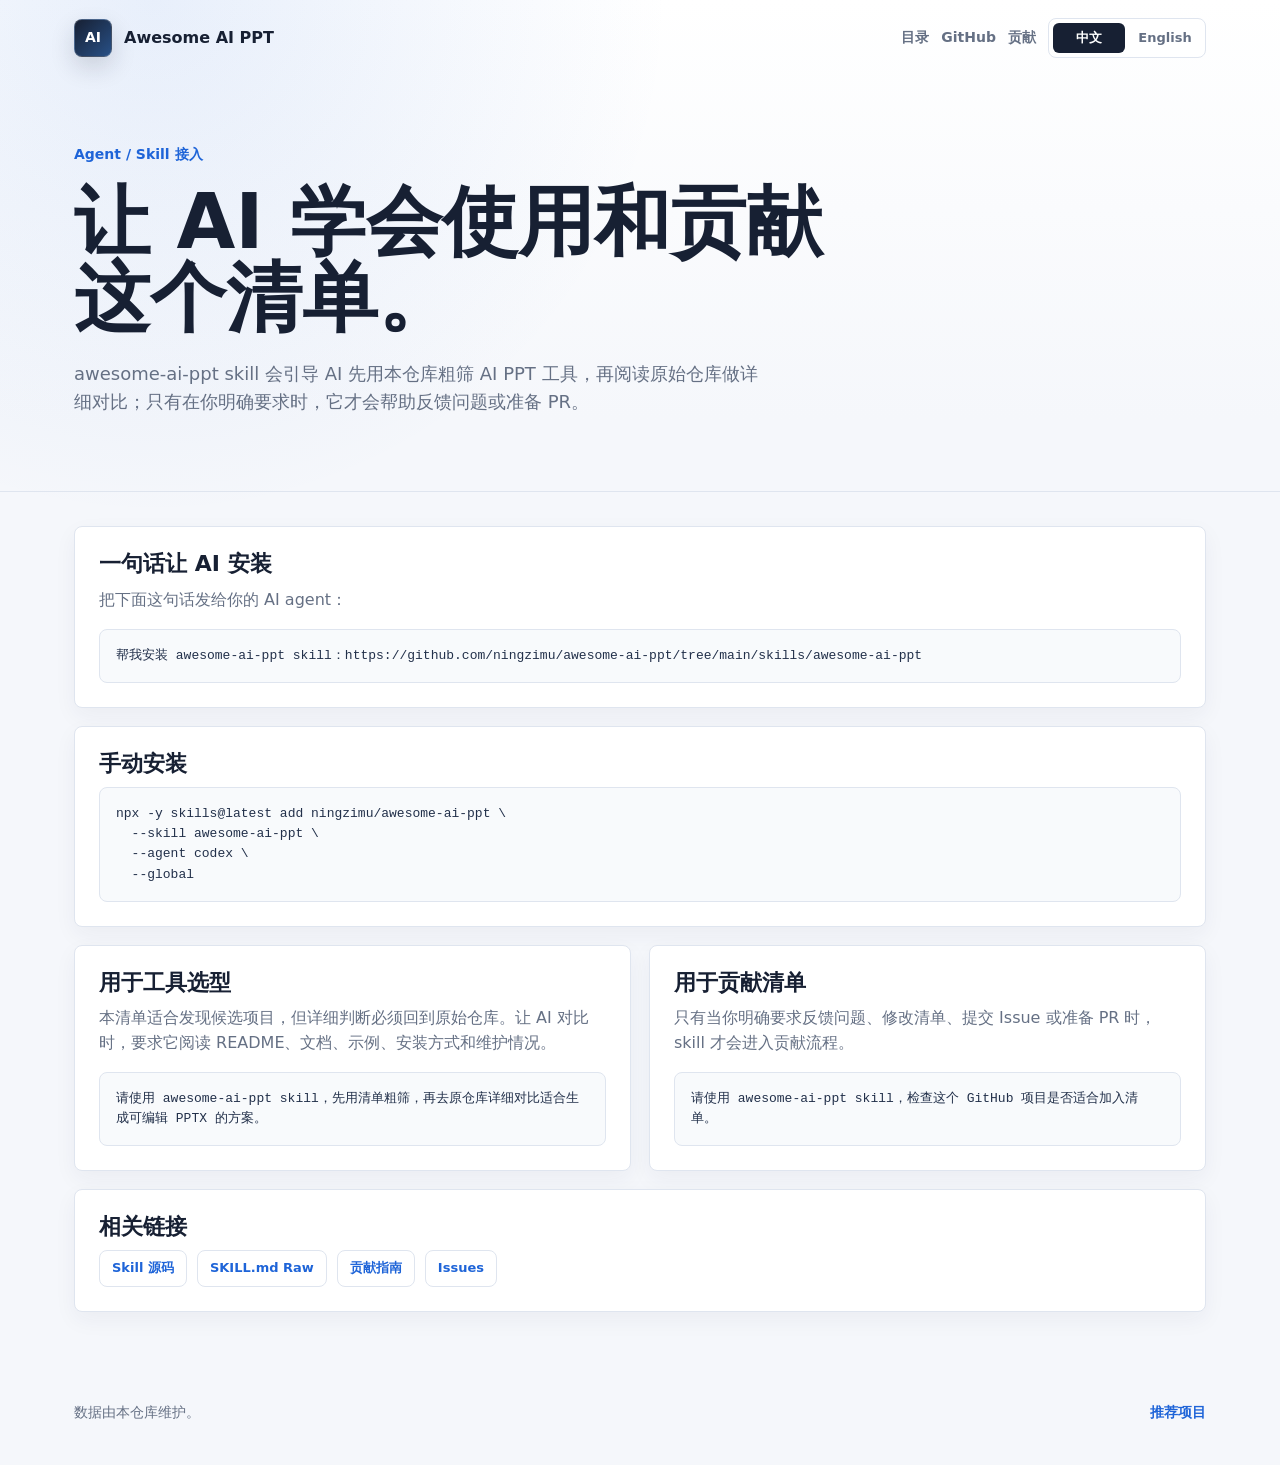
==== docs/agent/index.html @ fe9bd0ec "Add awesome-ai-ppt agent skill" ====
<!doctype html>
<html lang="zh-CN">
  <head>
    <meta charset="utf-8">
    <meta name="viewport" content="width=device-width, initial-scale=1">
    <meta name="description" content="安装和使用 awesome-ai-ppt skill，让 AI 检索、对比和贡献 AI PPT 工具清单。">
    <title>Agent 接入 - Awesome AI PPT</title>
    <link rel="stylesheet" href="../styles.css">
  </head>
  <body>
    <header class="site-header">
      <nav class="topbar" aria-label="Primary">
        <a class="brand" href="../" aria-label="Awesome AI PPT home">
          <span class="brand-mark">AI</span>
          <span>Awesome AI PPT</span>
        </a>
        <div class="top-actions">
          <a href="../" data-i18n="directory">目录</a>
          <a href="https://github.com/ningzimu/awesome-ai-ppt">GitHub</a>
          <a href="https://github.com/ningzimu/awesome-ai-ppt/blob/main/CONTRIBUTING.md" data-i18n="contribute">贡献</a>
          <div class="language-switch" aria-label="Language switch">
            <button class="active" type="button" data-lang="zh">中文</button>
            <button type="button" data-lang="en">English</button>
          </div>
        </div>
      </nav>
      <section class="agent-hero">
        <p class="agent-kicker" data-i18n="kicker">Agent / Skill 接入</p>
        <h1 data-i18n="title">让 AI 学会使用和贡献这个清单。</h1>
        <p class="hero-copy" data-i18n="subtitle">
          awesome-ai-ppt skill 会引导 AI 先用本仓库粗筛 AI PPT 工具，再阅读原始仓库做详细对比；只有在你明确要求时，它才会帮助反馈问题或准备 PR。
        </p>
      </section>
    </header>

    <main class="agent-main">
      <section class="agent-section">
        <h2 data-i18n="sayTitle">一句话让 AI 安装</h2>
        <p data-i18n="sayCopy">把下面这句话发给你的 AI agent：</p>
        <pre><code data-i18n="sayPrompt">帮我安装 awesome-ai-ppt skill：https://github.com/ningzimu/awesome-ai-ppt/tree/main/skills/awesome-ai-ppt</code></pre>
      </section>

      <section class="agent-section">
        <h2 data-i18n="manualTitle">手动安装</h2>
        <pre><code>npx -y skills@latest add ningzimu/awesome-ai-ppt \
  --skill awesome-ai-ppt \
  --agent codex \
  --global</code></pre>
      </section>

      <section class="agent-grid">
        <article class="agent-section">
          <h2 data-i18n="useTitle">用于工具选型</h2>
          <p data-i18n="useCopy">
            本清单适合发现候选项目，但详细判断必须回到原始仓库。让 AI 对比时，要求它阅读 README、文档、示例、安装方式和维护情况。
          </p>
          <pre><code data-i18n="usePrompt">请使用 awesome-ai-ppt skill，先用清单粗筛，再去原仓库详细对比适合生成可编辑 PPTX 的方案。</code></pre>
        </article>

        <article class="agent-section">
          <h2 data-i18n="contributeTitle">用于贡献清单</h2>
          <p data-i18n="contributeCopy">
            只有当你明确要求反馈问题、修改清单、提交 Issue 或准备 PR 时，skill 才会进入贡献流程。
          </p>
          <pre><code data-i18n="contributePrompt">请使用 awesome-ai-ppt skill，检查这个 GitHub 项目是否适合加入清单。</code></pre>
        </article>
      </section>

      <section class="agent-section">
        <h2 data-i18n="linksTitle">相关链接</h2>
        <div class="agent-links">
          <a href="https://github.com/ningzimu/awesome-ai-ppt/tree/main/skills/awesome-ai-ppt" data-i18n="skillLink">Skill 源码</a>
          <a href="https://raw.githubusercontent.com/ningzimu/awesome-ai-ppt/main/skills/awesome-ai-ppt/SKILL.md" data-i18n="rawLink">SKILL.md Raw</a>
          <a href="https://github.com/ningzimu/awesome-ai-ppt/blob/main/CONTRIBUTING.md" data-i18n="contributingLink">贡献指南</a>
          <a href="https://github.com/ningzimu/awesome-ai-ppt/issues" data-i18n="issuesLink">Issues</a>
        </div>
      </section>
    </main>

    <footer class="site-footer">
      <span data-i18n="footerCopy">数据由本仓库维护。</span>
      <a href="https://github.com/ningzimu/awesome-ai-ppt/issues/new?template=add-project.md" data-i18n="suggestProject">推荐项目</a>
    </footer>

    <script>
      const translations = {
        zh: {
          directory: "目录",
          contribute: "贡献",
          kicker: "Agent / Skill 接入",
          title: "让 AI 学会使用和贡献这个清单。",
          subtitle: "awesome-ai-ppt skill 会引导 AI 先用本仓库粗筛 AI PPT 工具，再阅读原始仓库做详细对比；只有在你明确要求时，它才会帮助反馈问题或准备 PR。",
          sayTitle: "一句话让 AI 安装",
          sayCopy: "把下面这句话发给你的 AI agent：",
          sayPrompt: "帮我安装 awesome-ai-ppt skill：https://github.com/ningzimu/awesome-ai-ppt/tree/main/skills/awesome-ai-ppt",
          manualTitle: "手动安装",
          useTitle: "用于工具选型",
          useCopy: "本清单适合发现候选项目，但详细判断必须回到原始仓库。让 AI 对比时，要求它阅读 README、文档、示例、安装方式和维护情况。",
          usePrompt: "请使用 awesome-ai-ppt skill，先用清单粗筛，再去原仓库详细对比适合生成可编辑 PPTX 的方案。",
          contributeTitle: "用于贡献清单",
          contributeCopy: "只有当你明确要求反馈问题、修改清单、提交 Issue 或准备 PR 时，skill 才会进入贡献流程。",
          contributePrompt: "请使用 awesome-ai-ppt skill，检查这个 GitHub 项目是否适合加入清单。",
          linksTitle: "相关链接",
          skillLink: "Skill 源码",
          rawLink: "SKILL.md Raw",
          contributingLink: "贡献指南",
          issuesLink: "Issues",
          footerCopy: "数据由本仓库维护。",
          suggestProject: "推荐项目"
        },
        en: {
          directory: "Directory",
          contribute: "Contribute",
          kicker: "Agent / Skill Access",
          title: "Teach AI agents to use and contribute this list.",
          subtitle: "The awesome-ai-ppt skill guides AI agents to use this repository as a rough discovery index, inspect original repositories for detailed comparisons, and only report issues or prepare PRs when you explicitly ask.",
          sayTitle: "Tell Your AI Agent",
          sayCopy: "Send this sentence to your AI agent:",
          sayPrompt: "Install the awesome-ai-ppt skill from https://github.com/ningzimu/awesome-ai-ppt/tree/main/skills/awesome-ai-ppt",
          manualTitle: "Manual Install",
          useTitle: "Choose Tools",
          useCopy: "This list is useful for discovering candidates, but detailed decisions should come from the original repositories. Ask the AI to read README files, docs, examples, setup paths, and maintenance signals.",
          usePrompt: "Use the awesome-ai-ppt skill to first shortlist tools from the list, then inspect original repositories to compare options for editable PPTX generation.",
          contributeTitle: "Contribute To The List",
          contributeCopy: "The skill enters contribution mode only when you explicitly ask it to report a problem, modify the list, submit an issue, or prepare a PR.",
          contributePrompt: "Use the awesome-ai-ppt skill to check whether this GitHub project belongs in the list.",
          linksTitle: "Links",
          skillLink: "Skill source",
          rawLink: "SKILL.md Raw",
          contributingLink: "Contributing guide",
          issuesLink: "Issues",
          footerCopy: "Data is maintained in this repository.",
          suggestProject: "Suggest a project"
        }
      };

      const buttons = document.querySelectorAll("[data-lang]");
      const nodes = document.querySelectorAll("[data-i18n]");

      function setLanguage(lang) {
        document.documentElement.lang = lang === "zh" ? "zh-CN" : "en";
        nodes.forEach((node) => {
          const value = translations[lang][node.dataset.i18n];
          if (value) node.textContent = value;
        });
        buttons.forEach((button) => button.classList.toggle("active", button.dataset.lang === lang));
      }

      buttons.forEach((button) => {
        button.addEventListener("click", () => setLanguage(button.dataset.lang));
      });
    </script>
  </body>
</html>
---- docs/styles.css ----
:root {
  color-scheme: light;
  --bg: #f5f7fb;
  --panel: #ffffff;
  --panel-soft: #f9fbff;
  --text: #172033;
  --muted: #657084;
  --line: #dfe5ef;
  --line-strong: #c7d2e2;
  --accent: #1e64d8;
  --accent-2: #0f9f8f;
  --accent-soft: #eaf1ff;
  --chip: #eef4ff;
  --shadow: 0 20px 48px rgba(31, 45, 74, 0.1);
}

* {
  box-sizing: border-box;
}

html {
  scroll-behavior: smooth;
}

body {
  margin: 0;
  overflow-x: hidden;
  background:
    radial-gradient(circle at 12% 0%, rgba(30, 100, 216, 0.1), transparent 28%),
    linear-gradient(180deg, #ffffff 0, var(--bg) 420px);
  color: var(--text);
  font-family: Inter, ui-sans-serif, system-ui, -apple-system, BlinkMacSystemFont, "Segoe UI", sans-serif;
  line-height: 1.55;
}

a {
  color: inherit;
  text-decoration: none;
}

.site-header {
  border-bottom: 1px solid var(--line);
}

.topbar {
  display: flex;
  align-items: center;
  justify-content: space-between;
  gap: 24px;
  max-width: 1180px;
  margin: 0 auto;
  padding: 18px 24px;
}

.brand,
.top-actions {
  display: flex;
  align-items: center;
  gap: 12px;
}

.brand {
  font-weight: 800;
}

.brand-mark {
  display: inline-grid;
  width: 38px;
  height: 38px;
  place-items: center;
  border: 1px solid rgba(255, 255, 255, 0.18);
  border-radius: 8px;
  background: linear-gradient(135deg, var(--text), #285086);
  color: #fff;
  font-size: 14px;
  box-shadow: 0 10px 24px rgba(23, 32, 51, 0.16);
}

.top-actions a {
  color: var(--muted);
  font-size: 14px;
  font-weight: 700;
}

.top-actions a:hover {
  color: var(--accent);
}

.language-switch {
  display: inline-flex;
  gap: 4px;
  padding: 4px;
  border: 1px solid var(--line);
  border-radius: 8px;
  background: rgba(255, 255, 255, 0.78);
}

.language-switch button {
  min-width: 72px;
  min-height: 30px;
  border: 0;
  border-radius: 6px;
  background: transparent;
  color: var(--muted);
  cursor: pointer;
  font: inherit;
  font-size: 13px;
  font-weight: 800;
}

.language-switch button.active {
  background: var(--text);
  color: #fff;
}

.hero {
  display: grid;
  grid-template-columns: minmax(0, 1fr) minmax(300px, 380px);
  gap: 44px;
  max-width: 1180px;
  margin: 0 auto;
  padding: 68px 24px 76px;
}

.agent-hero {
  max-width: 1180px;
  margin: 0 auto;
  padding: 68px 24px 76px;
}

.agent-kicker {
  margin: 0 0 18px;
  color: var(--accent);
  font-size: 14px;
  font-weight: 850;
}

.hero-main {
  min-width: 0;
}

h1 {
  max-width: 760px;
  margin: 0;
  font-size: clamp(42px, 7vw, 76px);
  line-height: 1;
  letter-spacing: 0;
  overflow-wrap: anywhere;
}

.hero-copy {
  max-width: 690px;
  margin: 24px 0 0;
  color: var(--muted);
  font-size: 18px;
}

.hero-tags {
  display: flex;
  flex-wrap: wrap;
  gap: 10px;
  margin-top: 26px;
}

.hero-tags span {
  display: inline-flex;
  align-items: center;
  min-height: 34px;
  padding: 6px 12px;
  border: 1px solid var(--line);
  border-radius: 8px;
  background: rgba(255, 255, 255, 0.8);
  color: #40516a;
  font-size: 13px;
  font-weight: 800;
}

.hero-panel {
  align-self: end;
  min-width: 0;
  border: 1px solid var(--line);
  border-radius: 8px;
  background: rgba(255, 255, 255, 0.86);
  box-shadow: var(--shadow);
  overflow: hidden;
}

.hero-panel-head {
  display: flex;
  align-items: center;
  justify-content: space-between;
  gap: 16px;
  padding: 16px 18px;
  border-bottom: 1px solid var(--line);
  color: var(--muted);
  font-size: 13px;
  font-weight: 800;
}

.hero-panel-head a {
  color: var(--accent);
}

.hero-stats {
  display: grid;
}

.hero-stats div {
  display: flex;
  align-items: baseline;
  justify-content: space-between;
  gap: 20px;
  padding: 20px 18px;
  border-bottom: 1px solid var(--line);
}

.hero-stats div:last-child {
  border-bottom: 0;
}

.hero-stats strong {
  font-size: 34px;
  line-height: 1;
}

.hero-stats span {
  color: var(--muted);
  font-size: 13px;
  font-weight: 750;
  text-align: right;
}

.layout {
  display: grid;
  grid-template-columns: 280px minmax(0, 1fr);
  gap: 28px;
  max-width: 1180px;
  margin: 0 auto;
  padding: 34px 24px 64px;
}

.sidebar {
  position: sticky;
  top: 18px;
  align-self: start;
  border: 1px solid var(--line);
  border-radius: 8px;
  background: var(--panel);
  box-shadow: var(--shadow);
  overflow: hidden;
}

.sidebar-section + .sidebar-section {
  border-top: 1px solid var(--line);
}

.sidebar-head {
  display: flex;
  justify-content: space-between;
  align-items: center;
  gap: 12px;
  padding: 16px;
  border-bottom: 1px solid var(--line);
  color: var(--muted);
  font-size: 13px;
  font-weight: 800;
}

.clear-filter {
  min-height: 28px;
  border: 0;
  border-radius: 6px;
  background: transparent;
  color: var(--accent);
  cursor: pointer;
  font: inherit;
  font-size: 12px;
  font-weight: 800;
}

.clear-filter:disabled {
  color: var(--muted);
  cursor: default;
  opacity: 0.45;
}

.category-nav,
.tag-nav {
  display: grid;
  padding: 8px;
}

.tag-nav {
  grid-template-columns: repeat(2, minmax(0, 1fr));
  gap: 6px;
}

.category-nav button,
.tag-nav button {
  display: grid;
  grid-template-columns: minmax(0, 1fr) auto;
  align-items: center;
  gap: 12px;
  width: 100%;
  padding: 11px 10px;
  border: 0;
  border-radius: 6px;
  background: transparent;
  color: var(--text);
  cursor: pointer;
  font: inherit;
  text-align: left;
}

.category-nav button:hover,
.category-nav button.active,
.tag-nav button:hover,
.tag-nav button.active {
  background: var(--chip);
  color: var(--accent);
}

.tag-nav button {
  gap: 8px;
  min-height: 38px;
  padding: 8px;
  font-size: 12px;
}

.category-nav small {
  color: var(--muted);
}

.category-nav strong,
.tag-nav strong {
  font-size: 13px;
}

.tag-nav strong {
  color: var(--muted);
}

.content {
  min-width: 0;
}

.toolbar {
  position: sticky;
  top: 18px;
  z-index: 2;
  display: grid;
  grid-template-columns: minmax(0, 1fr) 230px;
  gap: 14px;
  margin-bottom: 14px;
  padding: 14px;
  border: 1px solid var(--line);
  border-radius: 8px;
  background: rgba(255, 255, 255, 0.92);
  box-shadow: 0 14px 32px rgba(31, 45, 74, 0.08);
}

.search,
.select {
  display: grid;
  gap: 7px;
  color: var(--muted);
  font-size: 13px;
  font-weight: 800;
}

input,
select {
  width: 100%;
  min-height: 46px;
  border: 1px solid var(--line-strong);
  border-radius: 8px;
  background: #fff;
  color: var(--text);
  font: inherit;
}

input {
  padding: 0 14px;
}

select {
  padding: 0 12px;
}

input:focus,
select:focus {
  border-color: var(--accent);
  outline: 3px solid rgba(30, 100, 216, 0.16);
}

.result-line {
  display: flex;
  align-items: center;
  justify-content: space-between;
  gap: 16px;
  margin: 16px 0;
  color: var(--muted);
  font-size: 14px;
  font-weight: 800;
}

.project-list {
  display: grid;
  gap: 12px;
}

.project {
  display: grid;
  grid-template-columns: minmax(0, 1fr) 118px;
  gap: 22px;
  padding: 20px;
  border: 1px solid var(--line);
  border-radius: 8px;
  background: var(--panel);
  box-shadow: 0 8px 22px rgba(31, 45, 74, 0.05);
  transition: border-color 160ms ease, box-shadow 160ms ease, transform 160ms ease;
}

.project:hover {
  border-color: rgba(30, 100, 216, 0.32);
  box-shadow: 0 16px 34px rgba(31, 45, 74, 0.1);
  transform: translateY(-1px);
}

.project h2 {
  margin: 0 0 8px;
  font-size: 20px;
  line-height: 1.25;
  letter-spacing: 0;
}

.project h2 a:hover {
  color: var(--accent);
}

.project p {
  margin: 0;
  color: var(--muted);
}

.project p.secondary {
  margin-top: 6px;
  color: #7b8495;
  font-size: 14px;
}

.meta {
  display: flex;
  flex-wrap: wrap;
  gap: 8px;
  margin-top: 15px;
}

.chip {
  display: inline-flex;
  align-items: center;
  min-height: 26px;
  padding: 4px 9px;
  border-radius: 6px;
  background: #f1f5f9;
  color: #40516a;
  font-size: 12px;
  font-weight: 800;
}

.chip:first-child {
  background: var(--accent-soft);
  color: var(--accent);
}

.stars {
  display: grid;
  align-content: start;
  justify-items: end;
  gap: 5px;
  min-width: 0;
  color: var(--muted);
  font-size: 12px;
  font-weight: 800;
}

.stars strong {
  color: var(--text);
  font-size: 26px;
  line-height: 1;
}

.empty {
  padding: 38px;
  border: 1px dashed var(--line-strong);
  border-radius: 8px;
  background: #fff;
  color: var(--muted);
  text-align: center;
}

.site-footer {
  display: flex;
  align-items: center;
  justify-content: space-between;
  gap: 18px;
  max-width: 1180px;
  margin: 0 auto;
  padding: 26px 24px 42px;
  color: var(--muted);
  font-size: 14px;
}

.site-footer a {
  color: var(--accent);
  font-weight: 800;
}

.agent-main {
  display: grid;
  gap: 18px;
  max-width: 1180px;
  margin: 0 auto;
  padding: 34px 24px 64px;
}

.agent-grid {
  display: grid;
  grid-template-columns: repeat(2, minmax(0, 1fr));
  gap: 18px;
}

.agent-section {
  min-width: 0;
  padding: 24px;
  border: 1px solid var(--line);
  border-radius: 8px;
  background: var(--panel);
  box-shadow: 0 8px 22px rgba(31, 45, 74, 0.05);
}

.agent-section h2 {
  margin: 0 0 10px;
  font-size: 22px;
  line-height: 1.2;
}

.agent-section p {
  margin: 0 0 16px;
  color: var(--muted);
}

.agent-section pre {
  margin: 0;
  overflow-x: auto;
  border: 1px solid var(--line);
  border-radius: 8px;
  background: #f8fafc;
}

.agent-section code {
  display: block;
  padding: 16px;
  color: #22304a;
  font: 13px/1.55 ui-monospace, SFMono-Regular, Menlo, Monaco, Consolas, "Liberation Mono", monospace;
  white-space: pre-wrap;
  overflow-wrap: anywhere;
}

.agent-links {
  display: flex;
  flex-wrap: wrap;
  gap: 10px;
}

.agent-links a {
  display: inline-flex;
  align-items: center;
  min-height: 36px;
  padding: 7px 12px;
  border: 1px solid var(--line);
  border-radius: 8px;
  color: var(--accent);
  font-size: 13px;
  font-weight: 800;
}

.agent-links a:hover {
  border-color: rgba(30, 100, 216, 0.36);
  background: var(--accent-soft);
}

@media (max-width: 900px) {
  .hero,
  .layout,
  .toolbar,
  .agent-grid {
    grid-template-columns: 1fr;
  }

  .hero,
  .agent-hero {
    padding-top: 42px;
  }

  .sidebar,
  .toolbar {
    position: static;
  }

  .category-nav,
  .tag-nav {
    grid-template-columns: repeat(2, minmax(0, 1fr));
  }
}

@media (max-width: 640px) {
  .topbar,
  .top-actions,
  .result-line,
  .site-footer {
    align-items: flex-start;
    flex-direction: column;
  }

  .topbar {
    gap: 16px;
  }

  .hero {
    padding: 34px 18px 48px;
  }

  .layout {
    padding: 24px 18px 48px;
  }

  h1 {
    font-size: 36px;
    line-height: 1.08;
  }

  .category-nav,
  .tag-nav {
    grid-template-columns: 1fr;
  }

  .project {
    grid-template-columns: 1fr;
  }

  .stars {
    justify-items: start;
    grid-template-columns: auto auto;
    align-items: baseline;
  }
}
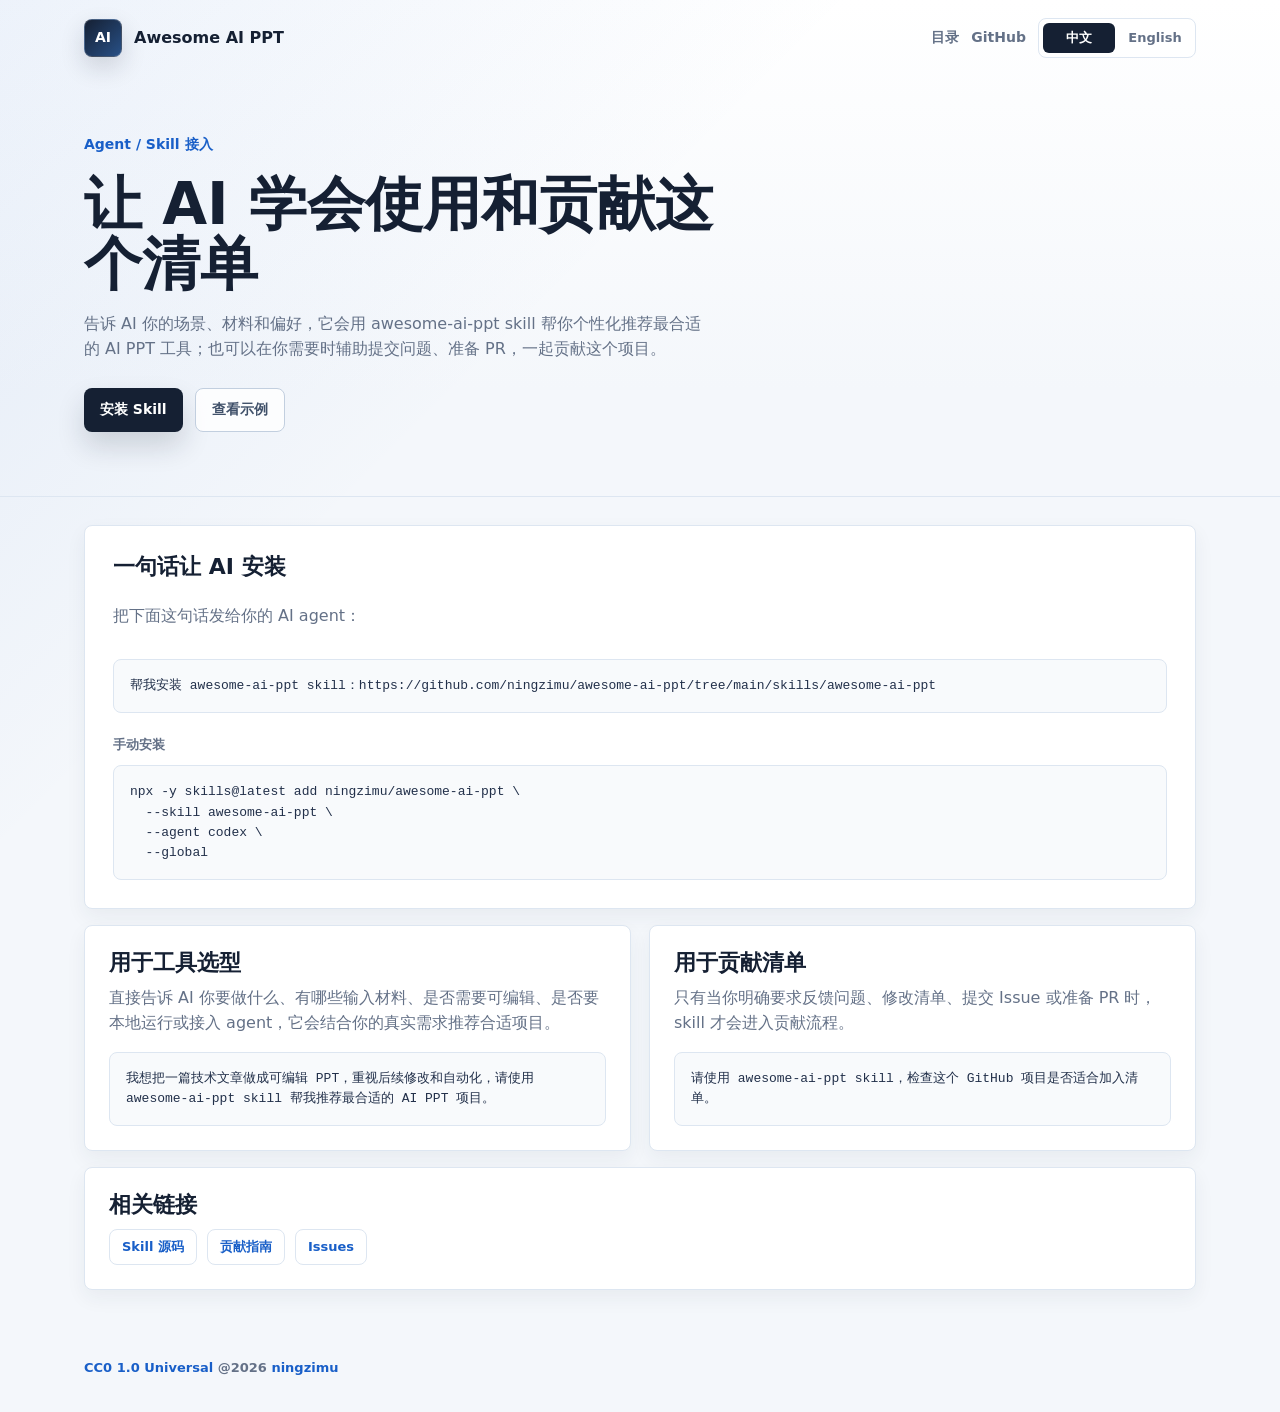
==== commit cb910c94: "Polish GitHub Pages and star data" ====
--- a/docs/agent/index.html
+++ b/docs/agent/index.html
@@ -17,7 +17,6 @@
         <div class="top-actions">
           <a href="../" data-i18n="directory">目录</a>
           <a href="https://github.com/ningzimu/awesome-ai-ppt">GitHub</a>
-          <a href="https://github.com/ningzimu/awesome-ai-ppt/blob/main/CONTRIBUTING.md" data-i18n="contribute">贡献</a>
           <div class="language-switch" aria-label="Language switch">
             <button class="active" type="button" data-lang="zh">中文</button>
             <button type="button" data-lang="en">English</button>
@@ -26,35 +25,36 @@
       </nav>
       <section class="agent-hero">
         <p class="agent-kicker" data-i18n="kicker">Agent / Skill 接入</p>
-        <h1 data-i18n="title">让 AI 学会使用和贡献这个清单。</h1>
+        <h1 data-i18n="title">让 AI 学会使用和贡献这个清单</h1>
         <p class="hero-copy" data-i18n="subtitle">
-          awesome-ai-ppt skill 会引导 AI 先用本仓库粗筛 AI PPT 工具，再阅读原始仓库做详细对比；只有在你明确要求时，它才会帮助反馈问题或准备 PR。
+          告诉 AI 你的场景、材料和偏好，它会用 awesome-ai-ppt skill 帮你个性化推荐最合适的 AI PPT 工具；也可以在你需要时辅助提交问题、准备 PR，一起贡献这个项目。
         </p>
+        <div class="hero-actions">
+          <a class="primary-action" href="#install" data-i18n="installCta">安装 Skill</a>
+          <a class="secondary-action" href="#examples" data-i18n="examplesCta">查看示例</a>
+        </div>
       </section>
     </header>
 
     <main class="agent-main">
-      <section class="agent-section">
+      <section id="install" class="agent-section install-panel">
         <h2 data-i18n="sayTitle">一句话让 AI 安装</h2>
         <p data-i18n="sayCopy">把下面这句话发给你的 AI agent：</p>
         <pre><code data-i18n="sayPrompt">帮我安装 awesome-ai-ppt skill：https://github.com/ningzimu/awesome-ai-ppt/tree/main/skills/awesome-ai-ppt</code></pre>
-      </section>
-
-      <section class="agent-section">
-        <h2 data-i18n="manualTitle">手动安装</h2>
+        <h3 data-i18n="manualTitle">手动安装</h3>
         <pre><code>npx -y skills@latest add ningzimu/awesome-ai-ppt \
   --skill awesome-ai-ppt \
   --agent codex \
   --global</code></pre>
       </section>
 
-      <section class="agent-grid">
+      <section id="examples" class="agent-grid">
         <article class="agent-section">
           <h2 data-i18n="useTitle">用于工具选型</h2>
           <p data-i18n="useCopy">
-            本清单适合发现候选项目，但详细判断必须回到原始仓库。让 AI 对比时，要求它阅读 README、文档、示例、安装方式和维护情况。
+            直接告诉 AI 你要做什么、有哪些输入材料、是否需要可编辑、是否要本地运行或接入 agent，它会结合你的真实需求推荐合适项目。
           </p>
-          <pre><code data-i18n="usePrompt">请使用 awesome-ai-ppt skill，先用清单粗筛，再去原仓库详细对比适合生成可编辑 PPTX 的方案。</code></pre>
+          <pre><code data-i18n="usePrompt">我想把一篇技术文章做成可编辑 PPT，重视后续修改和自动化，请使用 awesome-ai-ppt skill 帮我推荐最合适的 AI PPT 项目。</code></pre>
         </article>
 
         <article class="agent-section">
@@ -70,7 +70,6 @@
         <h2 data-i18n="linksTitle">相关链接</h2>
         <div class="agent-links">
           <a href="https://github.com/ningzimu/awesome-ai-ppt/tree/main/skills/awesome-ai-ppt" data-i18n="skillLink">Skill 源码</a>
-          <a href="https://raw.githubusercontent.com/ningzimu/awesome-ai-ppt/main/skills/awesome-ai-ppt/SKILL.md" data-i18n="rawLink">SKILL.md Raw</a>
           <a href="https://github.com/ningzimu/awesome-ai-ppt/blob/main/CONTRIBUTING.md" data-i18n="contributingLink">贡献指南</a>
           <a href="https://github.com/ningzimu/awesome-ai-ppt/issues" data-i18n="issuesLink">Issues</a>
         </div>
@@ -78,8 +77,7 @@
     </main>
 
     <footer class="site-footer">
-      <span data-i18n="footerCopy">数据由本仓库维护。</span>
-      <a href="https://github.com/ningzimu/awesome-ai-ppt/issues/new?template=add-project.md" data-i18n="suggestProject">推荐项目</a>
+      <span><a href="https://github.com/ningzimu/awesome-ai-ppt/blob/main/LICENSE">CC0 1.0 Universal</a> @2026 <a href="https://github.com/ningzimu">ningzimu</a></span>
     </footer>
 
     <script>
@@ -88,49 +86,47 @@
           directory: "目录",
           contribute: "贡献",
           kicker: "Agent / Skill 接入",
-          title: "让 AI 学会使用和贡献这个清单。",
-          subtitle: "awesome-ai-ppt skill 会引导 AI 先用本仓库粗筛 AI PPT 工具，再阅读原始仓库做详细对比；只有在你明确要求时，它才会帮助反馈问题或准备 PR。",
+          title: "让 AI 学会使用和贡献这个清单",
+          subtitle: "告诉 AI 你的场景、材料和偏好，它会用 awesome-ai-ppt skill 帮你个性化推荐最合适的 AI PPT 工具；也可以在你需要时辅助提交问题、准备 PR，一起贡献这个项目。",
           sayTitle: "一句话让 AI 安装",
           sayCopy: "把下面这句话发给你的 AI agent：",
           sayPrompt: "帮我安装 awesome-ai-ppt skill：https://github.com/ningzimu/awesome-ai-ppt/tree/main/skills/awesome-ai-ppt",
           manualTitle: "手动安装",
+          installCta: "安装 Skill",
+          examplesCta: "查看示例",
           useTitle: "用于工具选型",
-          useCopy: "本清单适合发现候选项目，但详细判断必须回到原始仓库。让 AI 对比时，要求它阅读 README、文档、示例、安装方式和维护情况。",
-          usePrompt: "请使用 awesome-ai-ppt skill，先用清单粗筛，再去原仓库详细对比适合生成可编辑 PPTX 的方案。",
+          useCopy: "直接告诉 AI 你要做什么、有哪些输入材料、是否需要可编辑、是否要本地运行或接入 agent，它会结合你的真实需求推荐合适项目。",
+          usePrompt: "我想把一篇技术文章做成可编辑 PPT，重视后续修改和自动化，请使用 awesome-ai-ppt skill 帮我推荐最合适的 AI PPT 项目。",
           contributeTitle: "用于贡献清单",
           contributeCopy: "只有当你明确要求反馈问题、修改清单、提交 Issue 或准备 PR 时，skill 才会进入贡献流程。",
           contributePrompt: "请使用 awesome-ai-ppt skill，检查这个 GitHub 项目是否适合加入清单。",
           linksTitle: "相关链接",
           skillLink: "Skill 源码",
-          rawLink: "SKILL.md Raw",
           contributingLink: "贡献指南",
-          issuesLink: "Issues",
-          footerCopy: "数据由本仓库维护。",
-          suggestProject: "推荐项目"
+          issuesLink: "Issues"
         },
         en: {
           directory: "Directory",
           contribute: "Contribute",
           kicker: "Agent / Skill Access",
-          title: "Teach AI agents to use and contribute this list.",
-          subtitle: "The awesome-ai-ppt skill guides AI agents to use this repository as a rough discovery index, inspect original repositories for detailed comparisons, and only report issues or prepare PRs when you explicitly ask.",
+          title: "Teach AI agents to use and contribute this list",
+          subtitle: "Tell your AI agent your scenario, source material, and preferences. The awesome-ai-ppt skill helps it recommend the best-fit AI PPT tools, submit issues, prepare PRs, and contribute to this project with you.",
           sayTitle: "Tell Your AI Agent",
           sayCopy: "Send this sentence to your AI agent:",
           sayPrompt: "Install the awesome-ai-ppt skill from https://github.com/ningzimu/awesome-ai-ppt/tree/main/skills/awesome-ai-ppt",
           manualTitle: "Manual Install",
+          installCta: "Install Skill",
+          examplesCta: "View Examples",
           useTitle: "Choose Tools",
-          useCopy: "This list is useful for discovering candidates, but detailed decisions should come from the original repositories. Ask the AI to read README files, docs, examples, setup paths, and maintenance signals.",
-          usePrompt: "Use the awesome-ai-ppt skill to first shortlist tools from the list, then inspect original repositories to compare options for editable PPTX generation.",
+          useCopy: "Describe what you want to make, your source material, editability needs, local or cloud constraints, and agent integration needs. The skill helps match projects to your real workflow.",
+          usePrompt: "I want to turn a technical article into an editable PPT and care about later editing and automation. Use the awesome-ai-ppt skill to recommend the best-fit AI PPT projects.",
           contributeTitle: "Contribute To The List",
           contributeCopy: "The skill enters contribution mode only when you explicitly ask it to report a problem, modify the list, submit an issue, or prepare a PR.",
           contributePrompt: "Use the awesome-ai-ppt skill to check whether this GitHub project belongs in the list.",
           linksTitle: "Links",
           skillLink: "Skill source",
-          rawLink: "SKILL.md Raw",
           contributingLink: "Contributing guide",
-          issuesLink: "Issues",
-          footerCopy: "Data is maintained in this repository.",
-          suggestProject: "Suggest a project"
+          issuesLink: "Issues"
         }
       };
 
--- a/docs/styles.css
+++ b/docs/styles.css
@@ -1,17 +1,19 @@
 :root {
   color-scheme: light;
-  --bg: #f5f7fb;
+  --bg: #f4f7fb;
   --panel: #ffffff;
-  --panel-soft: #f9fbff;
-  --text: #172033;
-  --muted: #657084;
-  --line: #dfe5ef;
-  --line-strong: #c7d2e2;
-  --accent: #1e64d8;
+  --panel-soft: #f8fafc;
+  --text: #152033;
+  --muted: #647187;
+  --line: #dde6f1;
+  --line-strong: #c2cfdf;
+  --accent: #195fc8;
   --accent-2: #0f9f8f;
-  --accent-soft: #eaf1ff;
-  --chip: #eef4ff;
-  --shadow: 0 20px 48px rgba(31, 45, 74, 0.1);
+  --accent-soft: #e8f1ff;
+  --chip: #eef5ff;
+  --success: #17a36b;
+  --shadow: 0 18px 44px rgba(28, 43, 70, 0.09);
+  --shadow-soft: 0 8px 20px rgba(28, 43, 70, 0.06);
 }
 
 * {
@@ -26,10 +28,10 @@
   margin: 0;
   overflow-x: hidden;
   background:
-    radial-gradient(circle at 12% 0%, rgba(30, 100, 216, 0.1), transparent 28%),
-    linear-gradient(180deg, #ffffff 0, var(--bg) 420px);
+    linear-gradient(135deg, rgba(25, 95, 200, 0.08), transparent 32%),
+    linear-gradient(180deg, #ffffff 0, var(--bg) 390px);
   color: var(--text);
-  font-family: Inter, ui-sans-serif, system-ui, -apple-system, BlinkMacSystemFont, "Segoe UI", sans-serif;
+  font-family: "IBM Plex Sans", ui-sans-serif, system-ui, -apple-system, BlinkMacSystemFont, "Segoe UI", sans-serif;
   line-height: 1.55;
 }
 
@@ -47,7 +49,7 @@
   align-items: center;
   justify-content: space-between;
   gap: 24px;
-  max-width: 1180px;
+  max-width: 1160px;
   margin: 0 auto;
   padding: 18px 24px;
 }
@@ -86,6 +88,44 @@
   color: var(--accent);
 }
 
+.top-actions .star-nav-link {
+  display: inline-flex;
+  align-items: center;
+  justify-content: center;
+  gap: 6px;
+  min-height: 32px;
+  padding: 5px 10px;
+  border: 1px solid var(--line);
+  border-radius: 999px;
+  background: rgba(255, 255, 255, 0.82);
+  color: #263852;
+  box-shadow: 0 8px 18px rgba(28, 43, 70, 0.06);
+  font-size: 14px;
+  font-weight: 850;
+  line-height: 1;
+}
+
+.top-actions .star-nav-link:hover {
+  border-color: rgba(25, 95, 200, 0.34);
+  background: #fff;
+  color: var(--accent);
+  transform: translateY(-1px);
+}
+
+.github-icon {
+  width: 17px;
+  height: 17px;
+  background: currentColor;
+  flex: 0 0 auto;
+  mask: url("data:image/svg+xml,%3Csvg viewBox='0 0 98 96' xmlns='http://www.w3.org/2000/svg'%3E%3Cpath fill='black' fill-rule='evenodd' clip-rule='evenodd' d='M48.854 0C21.839 0 0 22 0 49.217c0 21.756 13.993 40.172 33.405 46.69 2.427.49 3.316-1.059 3.316-2.362 0-1.141-.08-5.052-.08-9.127-13.59 2.934-16.42-5.867-16.42-5.867-2.184-5.704-5.42-7.17-5.42-7.17-4.448-3.015.324-3.015.324-3.015 4.934.326 7.523 5.052 7.523 5.052 4.367 7.496 11.404 5.378 14.235 4.074.404-3.178 1.699-5.378 3.074-6.6-10.839-1.141-22.243-5.378-22.243-24.283 0-5.378 1.94-9.778 5.014-13.2-.485-1.222-2.184-6.275.486-13.038 0 0 4.125-1.304 13.426 5.052a46.97 46.97 0 0 1 12.214-1.63c4.125 0 8.33.571 12.213 1.63 9.302-6.356 13.427-5.052 13.427-5.052 2.67 6.763.97 11.816.485 13.038 3.155 3.422 5.015 7.822 5.015 13.2 0 18.905-11.404 23.06-22.324 24.283 1.78 1.548 3.316 4.481 3.316 9.126 0 6.6-.08 11.897-.08 13.526 0 1.303.89 2.853 3.316 2.364C83.993 89.39 98 70.973 98 49.217 97.707 22 75.788 0 48.854 0Z'/%3E%3C/svg%3E") center / contain no-repeat;
+}
+
+.star-icon {
+  color: #ffd028;
+  font-size: 15px;
+  line-height: 1;
+}
+
 .language-switch {
   display: inline-flex;
   gap: 4px;
@@ -115,17 +155,18 @@
 
 .hero {
   display: grid;
-  grid-template-columns: minmax(0, 1fr) minmax(300px, 380px);
+  grid-template-columns: minmax(0, 1fr) minmax(300px, 360px);
+  align-items: end;
   gap: 44px;
-  max-width: 1180px;
+  max-width: 1160px;
   margin: 0 auto;
-  padding: 68px 24px 76px;
+  padding: 48px 24px 52px;
 }
 
 .agent-hero {
-  max-width: 1180px;
+  max-width: 1160px;
   margin: 0 auto;
-  padding: 68px 24px 76px;
+  padding: 58px 24px 64px;
 }
 
 .agent-kicker {
@@ -140,48 +181,67 @@
 }
 
 h1 {
-  max-width: 760px;
+  max-width: 680px;
   margin: 0;
-  font-size: clamp(42px, 7vw, 76px);
-  line-height: 1;
+  font-size: clamp(38px, 5.2vw, 58px);
+  line-height: 1.04;
   letter-spacing: 0;
   overflow-wrap: anywhere;
 }
 
 .hero-copy {
-  max-width: 690px;
-  margin: 24px 0 0;
-  color: var(--muted);
-  font-size: 18px;
-}
-
-.hero-tags {
+  max-width: 620px;
+  margin: 18px 0 0;
+  color: var(--muted);
+  font-size: 16px;
+}
+
+.hero-actions {
   display: flex;
   flex-wrap: wrap;
-  gap: 10px;
+  gap: 12px;
   margin-top: 26px;
 }
 
-.hero-tags span {
+.primary-action,
+.secondary-action {
   display: inline-flex;
   align-items: center;
-  min-height: 34px;
-  padding: 6px 12px;
-  border: 1px solid var(--line);
-  border-radius: 8px;
-  background: rgba(255, 255, 255, 0.8);
+  justify-content: center;
+  min-height: 44px;
+  padding: 9px 16px;
+  border-radius: 8px;
+  font-size: 14px;
+  font-weight: 850;
+}
+
+.primary-action {
+  background: #152033;
+  color: #fff;
+  box-shadow: 0 14px 28px rgba(21, 32, 51, 0.16);
+}
+
+.primary-action:hover {
+  background: var(--accent);
+}
+
+.secondary-action {
+  border: 1px solid var(--line-strong);
+  background: rgba(255, 255, 255, 0.82);
   color: #40516a;
-  font-size: 13px;
-  font-weight: 800;
+}
+
+.secondary-action:hover {
+  border-color: rgba(30, 100, 216, 0.32);
+  color: var(--accent);
 }
 
 .hero-panel {
-  align-self: end;
   min-width: 0;
   border: 1px solid var(--line);
   border-radius: 8px;
-  background: rgba(255, 255, 255, 0.86);
-  box-shadow: var(--shadow);
+  background: rgba(255, 255, 255, 0.9);
+  box-shadow: 0 22px 52px rgba(28, 43, 70, 0.11);
   overflow: hidden;
 }
 
@@ -190,7 +250,7 @@
   align-items: center;
   justify-content: space-between;
   gap: 16px;
-  padding: 16px 18px;
+  padding: 14px 16px;
   border-bottom: 1px solid var(--line);
   color: var(--muted);
   font-size: 13px;
@@ -203,106 +263,58 @@
 
 .hero-stats {
   display: grid;
+  grid-template-columns: repeat(3, minmax(0, 1fr));
 }
 
 .hero-stats div {
-  display: flex;
-  align-items: baseline;
+  display: grid;
+  gap: 8px;
+  padding: 18px 16px;
+  border-right: 1px solid var(--line);
+  border-bottom: 0;
+}
+
+.hero-stats div:last-child {
+  border-right: 0;
+}
+
+.hero-stats strong {
+  font-size: 28px;
+  line-height: 1;
+}
+
+.hero-stats span {
+  color: var(--muted);
+  font-size: 13px;
+  font-weight: 750;
+}
+
+.layout {
+  max-width: 1160px;
+  margin: 0 auto;
+  padding: 22px 24px 64px;
+}
+
+.category-nav {
+  display: grid;
+  grid-template-columns: repeat(5, minmax(0, 1fr));
+  gap: 8px;
+  margin-bottom: 12px;
+  padding: 8px;
+  border: 1px solid var(--line);
+  border-radius: 8px;
+  background: rgba(255, 255, 255, 0.72);
+  box-shadow: var(--shadow-soft);
+}
+
+.category-nav button {
+  display: flex;
+  align-items: center;
   justify-content: space-between;
-  gap: 20px;
-  padding: 20px 18px;
-  border-bottom: 1px solid var(--line);
-}
-
-.hero-stats div:last-child {
-  border-bottom: 0;
-}
-
-.hero-stats strong {
-  font-size: 34px;
-  line-height: 1;
-}
-
-.hero-stats span {
-  color: var(--muted);
-  font-size: 13px;
-  font-weight: 750;
-  text-align: right;
-}
-
-.layout {
-  display: grid;
-  grid-template-columns: 280px minmax(0, 1fr);
-  gap: 28px;
-  max-width: 1180px;
-  margin: 0 auto;
-  padding: 34px 24px 64px;
-}
-
-.sidebar {
-  position: sticky;
-  top: 18px;
-  align-self: start;
-  border: 1px solid var(--line);
-  border-radius: 8px;
-  background: var(--panel);
-  box-shadow: var(--shadow);
-  overflow: hidden;
-}
-
-.sidebar-section + .sidebar-section {
-  border-top: 1px solid var(--line);
-}
-
-.sidebar-head {
-  display: flex;
-  justify-content: space-between;
-  align-items: center;
-  gap: 12px;
-  padding: 16px;
-  border-bottom: 1px solid var(--line);
-  color: var(--muted);
-  font-size: 13px;
-  font-weight: 800;
-}
-
-.clear-filter {
-  min-height: 28px;
-  border: 0;
-  border-radius: 6px;
-  background: transparent;
-  color: var(--accent);
-  cursor: pointer;
-  font: inherit;
-  font-size: 12px;
-  font-weight: 800;
-}
-
-.clear-filter:disabled {
-  color: var(--muted);
-  cursor: default;
-  opacity: 0.45;
-}
-
-.category-nav,
-.tag-nav {
-  display: grid;
-  padding: 8px;
-}
-
-.tag-nav {
-  grid-template-columns: repeat(2, minmax(0, 1fr));
-  gap: 6px;
-}
-
-.category-nav button,
-.tag-nav button {
-  display: grid;
-  grid-template-columns: minmax(0, 1fr) auto;
-  align-items: center;
-  gap: 12px;
+  gap: 10px;
   width: 100%;
-  padding: 11px 10px;
+  min-height: 44px;
+  padding: 8px 10px;
   border: 0;
   border-radius: 6px;
   background: transparent;
@@ -313,31 +325,26 @@
 }
 
 .category-nav button:hover,
-.category-nav button.active,
-.tag-nav button:hover,
-.tag-nav button.active {
+.category-nav button.active {
   background: var(--chip);
   color: var(--accent);
 }
 
-.tag-nav button {
-  gap: 8px;
-  min-height: 38px;
-  padding: 8px;
+.category-nav span {
+  overflow: hidden;
+  text-overflow: ellipsis;
+  white-space: nowrap;
+  font-size: 13px;
+  font-weight: 850;
+}
+
+.category-nav strong {
+  flex: 0 0 auto;
+  padding: 1px 7px;
+  border-radius: 999px;
+  background: rgba(255, 255, 255, 0.78);
+  color: #42536c;
   font-size: 12px;
-}
-
-.category-nav small {
-  color: var(--muted);
-}
-
-.category-nav strong,
-.tag-nav strong {
-  font-size: 13px;
-}
-
-.tag-nav strong {
-  color: var(--muted);
 }
 
 .content {
@@ -349,14 +356,15 @@
   top: 18px;
   z-index: 2;
   display: grid;
-  grid-template-columns: minmax(0, 1fr) 230px;
-  gap: 14px;
+  grid-template-columns: minmax(0, 1.2fr) minmax(170px, 0.55fr) minmax(170px, 0.55fr);
+  gap: 12px;
   margin-bottom: 14px;
-  padding: 14px;
-  border: 1px solid var(--line);
-  border-radius: 8px;
-  background: rgba(255, 255, 255, 0.92);
+  padding: 12px;
+  border: 1px solid var(--line);
+  border-radius: 8px;
+  background: rgba(255, 255, 255, 0.94);
   box-shadow: 0 14px 32px rgba(31, 45, 74, 0.08);
+  backdrop-filter: blur(16px);
 }
 
 .search,
@@ -371,7 +379,7 @@
 input,
 select {
   width: 100%;
-  min-height: 46px;
+  min-height: 44px;
   border: 1px solid var(--line-strong);
   border-radius: 8px;
   background: #fff;
@@ -417,7 +425,7 @@
   border: 1px solid var(--line);
   border-radius: 8px;
   background: var(--panel);
-  box-shadow: 0 8px 22px rgba(31, 45, 74, 0.05);
+  box-shadow: var(--shadow-soft);
   transition: border-color 160ms ease, box-shadow 160ms ease, transform 160ms ease;
 }
 
@@ -500,28 +508,28 @@
 }
 
 .site-footer {
-  display: flex;
-  align-items: center;
-  justify-content: space-between;
-  gap: 18px;
-  max-width: 1180px;
+  max-width: 1160px;
   margin: 0 auto;
-  padding: 26px 24px 42px;
-  color: var(--muted);
-  font-size: 14px;
+  padding: 4px 24px 34px;
+  color: var(--muted);
+  font-size: 13px;
+  font-weight: 700;
 }
 
 .site-footer a {
   color: var(--accent);
-  font-weight: 800;
+}
+
+.site-footer a:hover {
+  text-decoration: underline;
 }
 
 .agent-main {
   display: grid;
-  gap: 18px;
-  max-width: 1180px;
+  gap: 16px;
+  max-width: 1160px;
   margin: 0 auto;
-  padding: 34px 24px 64px;
+  padding: 28px 24px 64px;
 }
 
 .agent-grid {
@@ -536,13 +544,27 @@
   border: 1px solid var(--line);
   border-radius: 8px;
   background: var(--panel);
-  box-shadow: 0 8px 22px rgba(31, 45, 74, 0.05);
+  box-shadow: var(--shadow-soft);
+}
+
+.install-panel {
+  display: grid;
+  gap: 14px;
+  padding: 28px;
 }
 
 .agent-section h2 {
   margin: 0 0 10px;
   font-size: 22px;
   line-height: 1.2;
+}
+
+.agent-section h3 {
+  margin: 8px 0 -4px;
+  color: var(--muted);
+  font-size: 13px;
+  font-weight: 850;
+  text-transform: uppercase;
 }
 
 .agent-section p {
@@ -592,7 +614,6 @@
 
 @media (max-width: 900px) {
   .hero,
-  .layout,
   .toolbar,
   .agent-grid {
     grid-template-columns: 1fr;
@@ -603,22 +624,32 @@
     padding-top: 42px;
   }
 
-  .sidebar,
   .toolbar {
     position: static;
   }
 
-  .category-nav,
-  .tag-nav {
+  .category-nav {
     grid-template-columns: repeat(2, minmax(0, 1fr));
+  }
+
+  .hero-stats {
+    grid-template-columns: 1fr;
+  }
+
+  .hero-stats div {
+    border-right: 0;
+    border-bottom: 1px solid var(--line);
+  }
+
+  .hero-stats div:last-child {
+    border-bottom: 0;
   }
 }
 
 @media (max-width: 640px) {
   .topbar,
   .top-actions,
-  .result-line,
-  .site-footer {
+  .result-line {
     align-items: flex-start;
     flex-direction: column;
   }
@@ -640,8 +671,7 @@
     line-height: 1.08;
   }
 
-  .category-nav,
-  .tag-nav {
+  .category-nav {
     grid-template-columns: 1fr;
   }
 
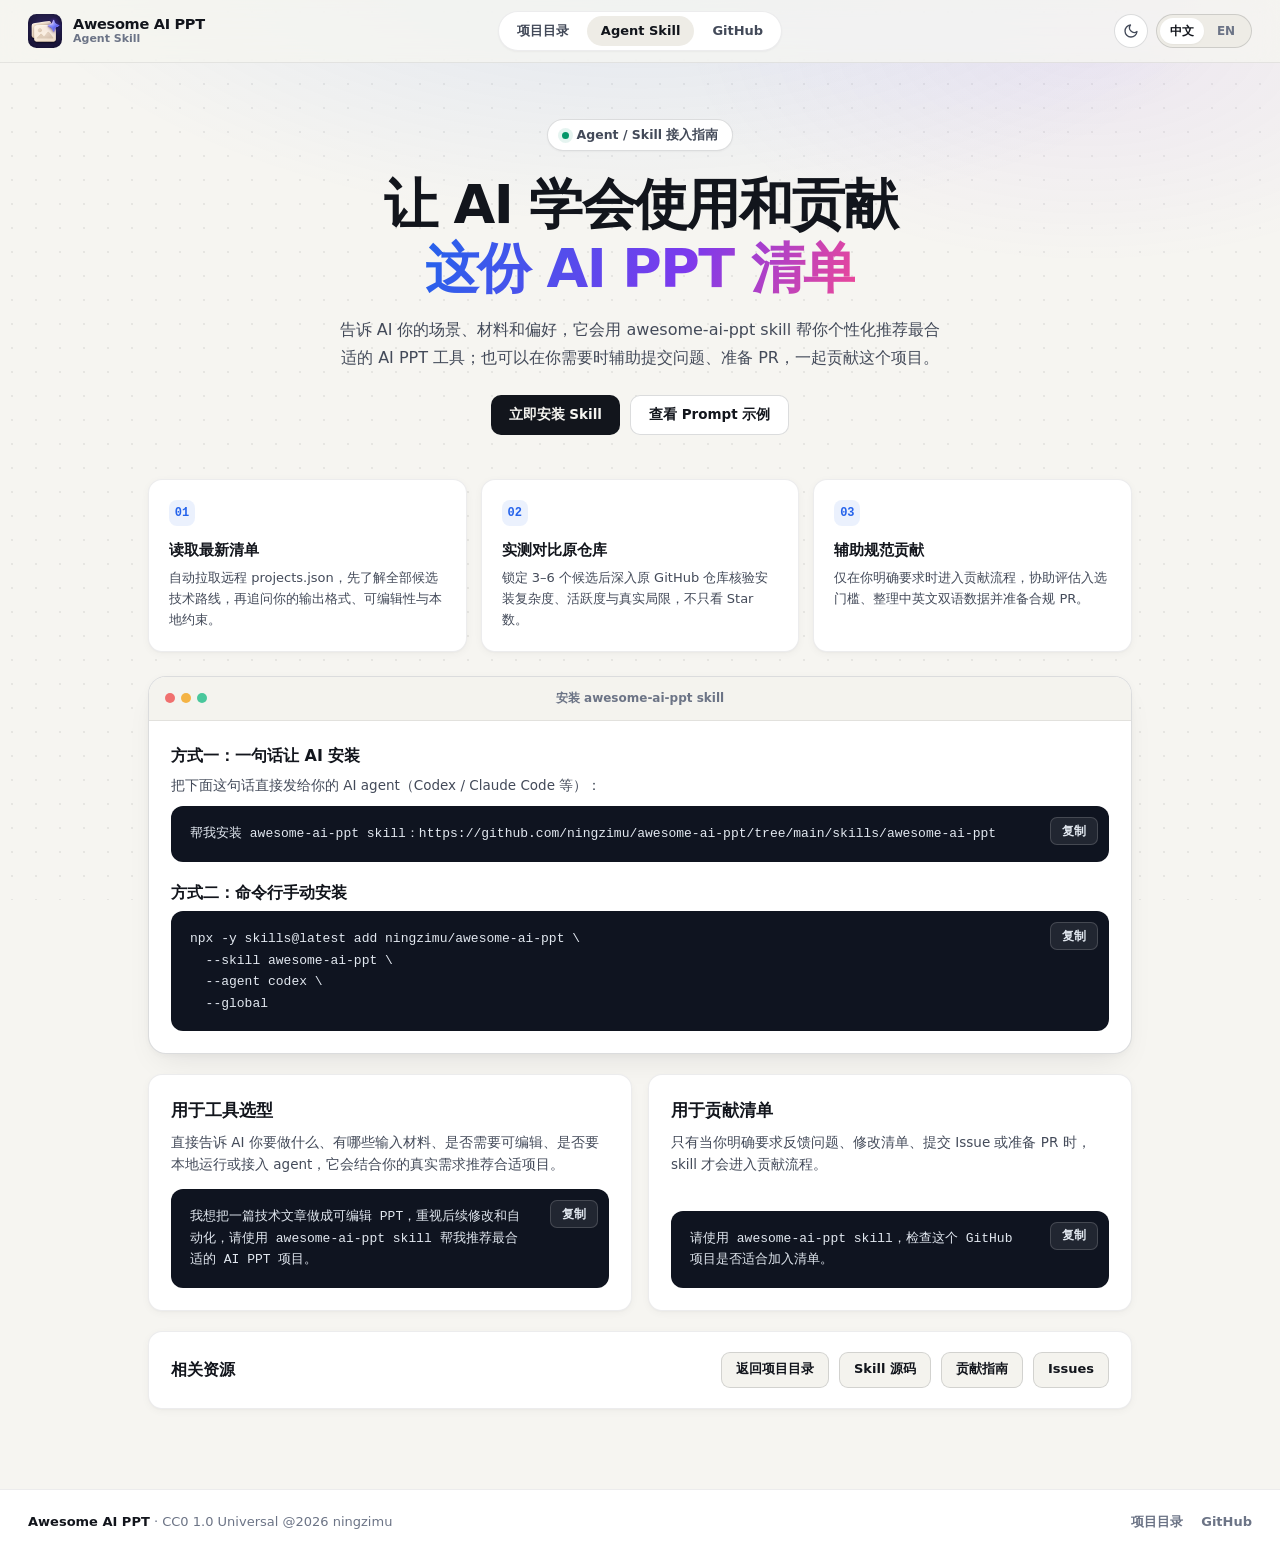
==== commit 9ea3e89d: "feat(docs): redesign GitHub Pages directory and brand logo" ====
--- a/docs/agent/index.html
+++ b/docs/agent/index.html
@@ -5,146 +5,308 @@
     <meta name="viewport" content="width=device-width, initial-scale=1">
     <meta name="description" content="安装和使用 awesome-ai-ppt skill，让 AI 检索、对比和贡献 AI PPT 工具清单。">
     <title>Agent 接入 - Awesome AI PPT</title>
+    <link rel="icon" type="image/png" href="../logo.png">
+    <script>
+      (function () {
+        try {
+          var saved = localStorage.getItem("awesome-ai-ppt-theme");
+          var theme = saved || (window.matchMedia && window.matchMedia("(prefers-color-scheme: dark)").matches ? "dark" : "light");
+          document.documentElement.setAttribute("data-theme", theme);
+        } catch (e) {}
+      })();
+    </script>
     <link rel="stylesheet" href="../styles.css">
   </head>
   <body>
+    <div class="canvas-bg" aria-hidden="true"></div>
+
     <header class="site-header">
       <nav class="topbar" aria-label="Primary">
         <a class="brand" href="../" aria-label="Awesome AI PPT home">
-          <span class="brand-mark">AI</span>
-          <span>Awesome AI PPT</span>
+          <span class="brand-mark" aria-hidden="true">
+            <img src="../logo.png" alt="" width="34" height="34">
+          </span>
+          <span class="brand-copy">
+            <strong>Awesome AI PPT</strong>
+            <span class="brand-tag" data-i18n="brandSub">Agent Skill</span>
+          </span>
         </a>
+
+        <div class="nav-center" aria-label="Section links">
+          <a class="nav-pill" href="../" data-i18n="directory">项目目录</a>
+          <a class="nav-pill active" href="./" data-i18n="navAgent">Agent Skill</a>
+          <a class="nav-pill" href="https://github.com/ningzimu/awesome-ai-ppt" target="_blank" rel="noopener noreferrer">GitHub</a>
+        </div>
+
         <div class="top-actions">
-          <a href="../" data-i18n="directory">目录</a>
-          <a href="https://github.com/ningzimu/awesome-ai-ppt">GitHub</a>
-          <div class="language-switch" aria-label="Language switch">
+          <button id="themeToggle" class="icon-btn" type="button" aria-label="切换深浅色主题" title="切换深浅色主题">
+            <svg class="icon-sun" width="16" height="16" viewBox="0 0 24 24" fill="none" stroke="currentColor" stroke-width="2" stroke-linecap="round" stroke-linejoin="round" aria-hidden="true">
+              <circle cx="12" cy="12" r="4"/>
+              <path d="M12 2v2M12 20v2M4.93 4.93l1.41 1.41M17.66 17.66l1.41 1.41M2 12h2M20 12h2M6.34 17.66l-1.41 1.41M19.07 4.93l-1.41 1.41"/>
+            </svg>
+            <svg class="icon-moon" width="16" height="16" viewBox="0 0 24 24" fill="none" stroke="currentColor" stroke-width="2" stroke-linecap="round" stroke-linejoin="round" aria-hidden="true">
+              <path d="M21 12.79A9 9 0 1 1 11.21 3 7 7 0 0 0 21 12.79z"/>
+            </svg>
+          </button>
+          <div class="language-switch" role="group" aria-label="Language switch">
             <button class="active" type="button" data-lang="zh">中文</button>
-            <button type="button" data-lang="en">English</button>
+            <button type="button" data-lang="en">EN</button>
           </div>
         </div>
       </nav>
-      <section class="agent-hero">
-        <p class="agent-kicker" data-i18n="kicker">Agent / Skill 接入</p>
-        <h1 data-i18n="title">让 AI 学会使用和贡献这个清单</h1>
-        <p class="hero-copy" data-i18n="subtitle">
+    </header>
+
+    <main class="agent-stage">
+      <section class="agent-hero-center">
+        <div class="hero-pill">
+          <span class="live-dot" aria-hidden="true"></span>
+          <span data-i18n="kicker">Agent / Skill 接入指南</span>
+        </div>
+        <h1 class="hero-title">
+          <span data-i18n="titlePre">让 AI 学会使用和贡献</span>
+          <span class="title-highlight" data-i18n="titleAccent">这份 AI PPT 清单</span>
+        </h1>
+        <p class="hero-desc" data-i18n="subtitle">
           告诉 AI 你的场景、材料和偏好，它会用 awesome-ai-ppt skill 帮你个性化推荐最合适的 AI PPT 工具；也可以在你需要时辅助提交问题、准备 PR，一起贡献这个项目。
         </p>
-        <div class="hero-actions">
-          <a class="primary-action" href="#install" data-i18n="installCta">安装 Skill</a>
-          <a class="secondary-action" href="#examples" data-i18n="examplesCta">查看示例</a>
-        </div>
-      </section>
-    </header>
-
-    <main class="agent-main">
-      <section id="install" class="agent-section install-panel">
-        <h2 data-i18n="sayTitle">一句话让 AI 安装</h2>
-        <p data-i18n="sayCopy">把下面这句话发给你的 AI agent：</p>
-        <pre><code data-i18n="sayPrompt">帮我安装 awesome-ai-ppt skill：https://github.com/ningzimu/awesome-ai-ppt/tree/main/skills/awesome-ai-ppt</code></pre>
-        <h3 data-i18n="manualTitle">手动安装</h3>
-        <pre><code>npx -y skills@latest add ningzimu/awesome-ai-ppt \
+        <div class="agent-actions">
+          <a class="primary-btn" href="#install" data-i18n="installCta">立即安装 Skill</a>
+          <a class="secondary-btn" href="#examples" data-i18n="examplesCta">查看 Prompt 示例</a>
+        </div>
+      </section>
+
+      <section class="steps-grid" aria-label="How the skill works">
+        <article class="step-card">
+          <span class="step-num">01</span>
+          <h3 data-i18n="step1Title">读取最新清单</h3>
+          <p data-i18n="step1Copy">自动拉取远程 projects.json，先了解全部候选技术路线，再追问你的输出格式、可编辑性与本地约束。</p>
+        </article>
+        <article class="step-card">
+          <span class="step-num">02</span>
+          <h3 data-i18n="step2Title">实测对比原仓库</h3>
+          <p data-i18n="step2Copy">锁定 3–6 个候选后深入原 GitHub 仓库核验安装复杂度、活跃度与真实局限，不只看 Star 数。</p>
+        </article>
+        <article class="step-card">
+          <span class="step-num">03</span>
+          <h3 data-i18n="step3Title">辅助规范贡献</h3>
+          <p data-i18n="step3Copy">仅在你明确要求时进入贡献流程，协助评估入选门槛、整理中英文双语数据并准备合规 PR。</p>
+        </article>
+      </section>
+
+      <section id="install" class="terminal-card">
+        <div class="terminal-header">
+          <div class="terminal-dots" aria-hidden="true">
+            <span></span><span></span><span></span>
+          </div>
+          <span class="terminal-title" data-i18n="terminalTitle">安装 awesome-ai-ppt skill</span>
+          <span style="width: 42px;"></span>
+        </div>
+        <div class="terminal-body">
+          <div class="terminal-block">
+            <h2 data-i18n="sayTitle">方式一：一句话让 AI 安装</h2>
+            <p data-i18n="sayCopy">把下面这句话直接发给你的 AI agent（Codex / Claude Code 等）：</p>
+            <div class="code-shell">
+              <pre><code data-i18n="sayPrompt">帮我安装 awesome-ai-ppt skill：https://github.com/ningzimu/awesome-ai-ppt/tree/main/skills/awesome-ai-ppt</code></pre>
+              <button class="copy-btn" type="button" data-copy data-i18n="copyLabel">复制</button>
+            </div>
+          </div>
+
+          <div class="terminal-block">
+            <h3 data-i18n="manualTitle">方式二：命令行手动安装</h3>
+            <div class="code-shell">
+              <pre><code>npx -y skills@latest add ningzimu/awesome-ai-ppt \
   --skill awesome-ai-ppt \
   --agent codex \
   --global</code></pre>
-      </section>
-
-      <section id="examples" class="agent-grid">
-        <article class="agent-section">
-          <h2 data-i18n="useTitle">用于工具选型</h2>
-          <p data-i18n="useCopy">
-            直接告诉 AI 你要做什么、有哪些输入材料、是否需要可编辑、是否要本地运行或接入 agent，它会结合你的真实需求推荐合适项目。
-          </p>
-          <pre><code data-i18n="usePrompt">我想把一篇技术文章做成可编辑 PPT，重视后续修改和自动化，请使用 awesome-ai-ppt skill 帮我推荐最合适的 AI PPT 项目。</code></pre>
-        </article>
-
-        <article class="agent-section">
-          <h2 data-i18n="contributeTitle">用于贡献清单</h2>
-          <p data-i18n="contributeCopy">
-            只有当你明确要求反馈问题、修改清单、提交 Issue 或准备 PR 时，skill 才会进入贡献流程。
-          </p>
-          <pre><code data-i18n="contributePrompt">请使用 awesome-ai-ppt skill，检查这个 GitHub 项目是否适合加入清单。</code></pre>
-        </article>
-      </section>
-
-      <section class="agent-section">
-        <h2 data-i18n="linksTitle">相关链接</h2>
+              <button class="copy-btn" type="button" data-copy data-i18n="copyLabel">复制</button>
+            </div>
+          </div>
+        </div>
+      </section>
+
+      <section id="examples" class="agent-examples-grid">
+        <article class="example-card">
+          <div>
+            <h2 data-i18n="useTitle">用于工具选型</h2>
+            <p data-i18n="useCopy">
+              直接告诉 AI 你要做什么、有哪些输入材料、是否需要可编辑、是否要本地运行或接入 agent，它会结合你的真实需求推荐合适项目。
+            </p>
+          </div>
+          <div class="code-shell">
+            <pre><code data-i18n="usePrompt">我想把一篇技术文章做成可编辑 PPT，重视后续修改和自动化，请使用 awesome-ai-ppt skill 帮我推荐最合适的 AI PPT 项目。</code></pre>
+            <button class="copy-btn" type="button" data-copy data-i18n="copyLabel">复制</button>
+          </div>
+        </article>
+
+        <article class="example-card">
+          <div>
+            <h2 data-i18n="contributeTitle">用于贡献清单</h2>
+            <p data-i18n="contributeCopy">
+              只有当你明确要求反馈问题、修改清单、提交 Issue 或准备 PR 时，skill 才会进入贡献流程。
+            </p>
+          </div>
+          <div class="code-shell">
+            <pre><code data-i18n="contributePrompt">请使用 awesome-ai-ppt skill，检查这个 GitHub 项目是否适合加入清单。</code></pre>
+            <button class="copy-btn" type="button" data-copy data-i18n="copyLabel">复制</button>
+          </div>
+        </article>
+      </section>
+
+      <section class="agent-links-card">
+        <h2 data-i18n="linksTitle">相关资源</h2>
         <div class="agent-links">
-          <a href="https://github.com/ningzimu/awesome-ai-ppt/tree/main/skills/awesome-ai-ppt" data-i18n="skillLink">Skill 源码</a>
-          <a href="https://github.com/ningzimu/awesome-ai-ppt/blob/main/CONTRIBUTING.md" data-i18n="contributingLink">贡献指南</a>
-          <a href="https://github.com/ningzimu/awesome-ai-ppt/issues" data-i18n="issuesLink">Issues</a>
+          <a href="../" data-i18n="backDirectory">返回项目目录</a>
+          <a href="https://github.com/ningzimu/awesome-ai-ppt/tree/main/skills/awesome-ai-ppt" target="_blank" rel="noopener noreferrer" data-i18n="skillLink">Skill 源码</a>
+          <a href="https://github.com/ningzimu/awesome-ai-ppt/blob/main/CONTRIBUTING.md" target="_blank" rel="noopener noreferrer" data-i18n="contributingLink">贡献指南</a>
+          <a href="https://github.com/ningzimu/awesome-ai-ppt/issues" target="_blank" rel="noopener noreferrer" data-i18n="issuesLink">Issues</a>
         </div>
       </section>
     </main>
 
     <footer class="site-footer">
-      <span><a href="https://github.com/ningzimu/awesome-ai-ppt/blob/main/LICENSE">CC0 1.0 Universal</a> @2026 <a href="https://github.com/ningzimu">ningzimu</a></span>
+      <div class="footer-inner">
+        <div class="footer-brand">
+          <strong>Awesome AI PPT</strong>
+          <span>· <a href="https://github.com/ningzimu/awesome-ai-ppt/blob/main/LICENSE">CC0 1.0 Universal</a> @2026 <a href="https://github.com/ningzimu">ningzimu</a></span>
+        </div>
+        <div class="footer-links">
+          <a href="../" data-i18n="directory">项目目录</a>
+          <a href="https://github.com/ningzimu/awesome-ai-ppt" target="_blank" rel="noopener noreferrer">GitHub</a>
+        </div>
+      </div>
     </footer>
 
     <script>
+      const STORAGE_LANG_KEY = "awesome-ai-ppt-lang";
+      const STORAGE_THEME_KEY = "awesome-ai-ppt-theme";
+
       const translations = {
         zh: {
-          directory: "目录",
-          contribute: "贡献",
-          kicker: "Agent / Skill 接入",
-          title: "让 AI 学会使用和贡献这个清单",
+          brandSub: "Agent Skill",
+          directory: "项目目录",
+          navAgent: "Agent Skill",
+          kicker: "Agent / Skill 接入指南",
+          titlePre: "让 AI 学会使用和贡献",
+          titleAccent: "这份 AI PPT 清单",
           subtitle: "告诉 AI 你的场景、材料和偏好，它会用 awesome-ai-ppt skill 帮你个性化推荐最合适的 AI PPT 工具；也可以在你需要时辅助提交问题、准备 PR，一起贡献这个项目。",
-          sayTitle: "一句话让 AI 安装",
-          sayCopy: "把下面这句话发给你的 AI agent：",
+          installCta: "立即安装 Skill",
+          examplesCta: "查看 Prompt 示例",
+          step1Title: "读取最新清单",
+          step1Copy: "自动拉取远程 projects.json，先了解全部候选技术路线，再追问你的输出格式、可编辑性与本地约束。",
+          step2Title: "实测对比原仓库",
+          step2Copy: "锁定 3–6 个候选后深入原 GitHub 仓库核验安装复杂度、活跃度与真实局限，不只看 Star 数。",
+          step3Title: "辅助规范贡献",
+          step3Copy: "仅在你明确要求时进入贡献流程，协助评估入选门槛、整理中英文双语数据并准备合规 PR。",
+          terminalTitle: "安装 awesome-ai-ppt skill",
+          sayTitle: "方式一：一句话让 AI 安装",
+          sayCopy: "把下面这句话直接发给你的 AI agent（Codex / Claude Code 等）：",
           sayPrompt: "帮我安装 awesome-ai-ppt skill：https://github.com/ningzimu/awesome-ai-ppt/tree/main/skills/awesome-ai-ppt",
-          manualTitle: "手动安装",
-          installCta: "安装 Skill",
-          examplesCta: "查看示例",
+          manualTitle: "方式二：命令行手动安装",
           useTitle: "用于工具选型",
           useCopy: "直接告诉 AI 你要做什么、有哪些输入材料、是否需要可编辑、是否要本地运行或接入 agent，它会结合你的真实需求推荐合适项目。",
           usePrompt: "我想把一篇技术文章做成可编辑 PPT，重视后续修改和自动化，请使用 awesome-ai-ppt skill 帮我推荐最合适的 AI PPT 项目。",
           contributeTitle: "用于贡献清单",
           contributeCopy: "只有当你明确要求反馈问题、修改清单、提交 Issue 或准备 PR 时，skill 才会进入贡献流程。",
           contributePrompt: "请使用 awesome-ai-ppt skill，检查这个 GitHub 项目是否适合加入清单。",
-          linksTitle: "相关链接",
+          linksTitle: "相关资源",
+          backDirectory: "返回项目目录",
           skillLink: "Skill 源码",
           contributingLink: "贡献指南",
-          issuesLink: "Issues"
+          issuesLink: "Issues",
+          copyLabel: "复制",
+          copiedLabel: "已复制"
         },
         en: {
+          brandSub: "Agent Skill",
           directory: "Directory",
-          contribute: "Contribute",
-          kicker: "Agent / Skill Access",
-          title: "Teach AI agents to use and contribute this list",
-          subtitle: "Tell your AI agent your scenario, source material, and preferences. The awesome-ai-ppt skill helps it recommend the best-fit AI PPT tools, submit issues, prepare PRs, and contribute to this project with you.",
-          sayTitle: "Tell Your AI Agent",
-          sayCopy: "Send this sentence to your AI agent:",
+          navAgent: "Agent Skill",
+          kicker: "Agent / Skill Access Guide",
+          titlePre: "Teach AI agents to use",
+          titleAccent: "Awesome AI PPT",
+          subtitle: "Tell your AI agent your scenario, source material, and preferences. The awesome-ai-ppt skill helps recommend the best-fit tools, submit issues, and prepare PRs with you.",
+          installCta: "Install Skill",
+          examplesCta: "Prompt Examples",
+          step1Title: "Read Live Directory",
+          step1Copy: "Fetches the latest projects.json first, then asks targeted questions about output format, editability, and setup constraints.",
+          step2Title: "Verify Original Repos",
+          step2Copy: "Inspects 3–6 shortlisted GitHub repositories directly for workflow fit, maintenance, and caveats—not just star counts.",
+          step3Title: "Guided Contributions",
+          step3Copy: "Enters contribution mode only when asked, helping verify inclusion rules, bilingual metadata, and PR readiness.",
+          terminalTitle: "Install awesome-ai-ppt skill",
+          sayTitle: "Option 1: Tell Your AI Agent",
+          sayCopy: "Send this sentence to your AI agent (Codex, Claude Code, etc.):",
           sayPrompt: "Install the awesome-ai-ppt skill from https://github.com/ningzimu/awesome-ai-ppt/tree/main/skills/awesome-ai-ppt",
-          manualTitle: "Manual Install",
-          installCta: "Install Skill",
-          examplesCta: "View Examples",
+          manualTitle: "Option 2: Manual CLI Install",
           useTitle: "Choose Tools",
-          useCopy: "Describe what you want to make, your source material, editability needs, local or cloud constraints, and agent integration needs. The skill helps match projects to your real workflow.",
+          useCopy: "Describe what you want to make, your source material, editability needs, local or cloud constraints, and agent integration needs.",
           usePrompt: "I want to turn a technical article into an editable PPT and care about later editing and automation. Use the awesome-ai-ppt skill to recommend the best-fit AI PPT projects.",
           contributeTitle: "Contribute To The List",
           contributeCopy: "The skill enters contribution mode only when you explicitly ask it to report a problem, modify the list, submit an issue, or prepare a PR.",
           contributePrompt: "Use the awesome-ai-ppt skill to check whether this GitHub project belongs in the list.",
-          linksTitle: "Links",
+          linksTitle: "Resources",
+          backDirectory: "Back to Directory",
           skillLink: "Skill source",
           contributingLink: "Contributing guide",
-          issuesLink: "Issues"
+          issuesLink: "Issues",
+          copyLabel: "Copy",
+          copiedLabel: "Copied"
         }
       };
 
       const buttons = document.querySelectorAll("[data-lang]");
       const nodes = document.querySelectorAll("[data-i18n]");
+      const themeToggle = document.querySelector("#themeToggle");
+      let currentLang = "zh";
+
+      try {
+        if (localStorage.getItem(STORAGE_LANG_KEY) === "en") currentLang = "en";
+      } catch {}
 
       function setLanguage(lang) {
-        document.documentElement.lang = lang === "zh" ? "zh-CN" : "en";
+        currentLang = lang === "en" ? "en" : "zh";
+        document.documentElement.lang = currentLang === "zh" ? "zh-CN" : "en";
         nodes.forEach((node) => {
-          const value = translations[lang][node.dataset.i18n];
+          const value = translations[currentLang][node.dataset.i18n];
           if (value) node.textContent = value;
         });
-        buttons.forEach((button) => button.classList.toggle("active", button.dataset.lang === lang));
+        buttons.forEach((button) => button.classList.toggle("active", button.dataset.lang === currentLang));
+        try {
+          localStorage.setItem(STORAGE_LANG_KEY, currentLang);
+        } catch {}
       }
 
       buttons.forEach((button) => {
         button.addEventListener("click", () => setLanguage(button.dataset.lang));
       });
+
+      if (themeToggle) {
+        themeToggle.addEventListener("click", () => {
+          const current = document.documentElement.getAttribute("data-theme") || "light";
+          const next = current === "dark" ? "light" : "dark";
+          document.documentElement.setAttribute("data-theme", next);
+          try {
+            localStorage.setItem(STORAGE_THEME_KEY, next);
+          } catch {}
+        });
+      }
+
+      document.querySelectorAll("[data-copy]").forEach((btn) => {
+        btn.addEventListener("click", async () => {
+          const code = btn.parentElement.querySelector("code");
+          if (!code) return;
+          try {
+            await navigator.clipboard.writeText(code.textContent.trim());
+            btn.classList.add("copied");
+            btn.textContent = translations[currentLang].copiedLabel;
+            setTimeout(() => {
+              btn.classList.remove("copied");
+              btn.textContent = translations[currentLang].copyLabel;
+            }, 1600);
+          } catch {}
+        });
+      });
+
+      setLanguage(currentLang);
     </script>
   </body>
 </html>
--- a/docs/styles.css
+++ b/docs/styles.css
@@ -1,38 +1,152 @@
 :root {
   color-scheme: light;
-  --bg: #f4f7fb;
-  --panel: #ffffff;
-  --panel-soft: #f8fafc;
-  --text: #152033;
-  --muted: #647187;
-  --line: #dde6f1;
-  --line-strong: #c2cfdf;
-  --accent: #195fc8;
-  --accent-2: #0f9f8f;
-  --accent-soft: #e8f1ff;
-  --chip: #eef5ff;
-  --success: #17a36b;
-  --shadow: 0 18px 44px rgba(28, 43, 70, 0.09);
-  --shadow-soft: 0 8px 20px rgba(28, 43, 70, 0.06);
-}
-
-* {
+  --bg: #f6f5f1;
+  --bg-surface: #ffffff;
+  --bg-muted: #eeece6;
+  --bg-soft: #f4f3ee;
+  --bg-glass: rgba(246, 245, 241, 0.8);
+  --text: #12151c;
+  --text-secondary: #434a59;
+  --muted: #6c7486;
+  --border: rgba(18, 21, 28, 0.08);
+  --border-strong: rgba(18, 21, 28, 0.15);
+  --grid-dot: rgba(18, 21, 28, 0.065);
+
+  --accent: #2563eb;
+  --accent-2: #7c3aed;
+  --accent-soft: rgba(37, 99, 235, 0.09);
+
+  /* Four slide-route semantic themes */
+  --route-html: #2563eb;
+  --route-html-bg: rgba(37, 99, 235, 0.09);
+  --route-html-border: rgba(37, 99, 235, 0.25);
+
+  --route-image: #d97706;
+  --route-image-bg: rgba(217, 119, 6, 0.1);
+  --route-image-border: rgba(217, 119, 6, 0.28);
+
+  --route-pptx: #059669;
+  --route-pptx-bg: rgba(5, 150, 105, 0.1);
+  --route-pptx-border: rgba(5, 150, 105, 0.28);
+
+  --route-infra: #7c3aed;
+  --route-infra-bg: rgba(124, 58, 237, 0.1);
+  --route-infra-border: rgba(124, 58, 237, 0.28);
+
+  /* Editability status colors */
+  --st-editable: #047857;
+  --st-editable-bg: rgba(16, 185, 129, 0.12);
+  --st-source: #1d4ed8;
+  --st-source-bg: rgba(37, 99, 235, 0.11);
+  --st-partial: #b45309;
+  --st-partial-bg: rgba(245, 158, 11, 0.13);
+  --st-image: #7e22ce;
+  --st-image-bg: rgba(147, 51, 234, 0.11);
+
+  --shadow-xs: 0 1px 2px rgba(18, 21, 28, 0.04);
+  --shadow-sm: 0 2px 8px rgba(18, 21, 28, 0.04), 0 1px 2px rgba(18, 21, 28, 0.03);
+  --shadow-md: 0 14px 32px -12px rgba(18, 21, 28, 0.1), 0 2px 8px rgba(18, 21, 28, 0.04);
+  --shadow-lg: 0 22px 46px -16px rgba(18, 21, 28, 0.15), 0 4px 12px rgba(18, 21, 28, 0.05);
+
+  --radius-sm: 8px;
+  --radius-md: 14px;
+  --radius-lg: 18px;
+  --radius-pill: 999px;
+}
+
+[data-theme="dark"] {
+  color-scheme: dark;
+  --bg: #090b10;
+  --bg-surface: #11151f;
+  --bg-muted: #181e2c;
+  --bg-soft: #141925;
+  --bg-glass: rgba(9, 11, 16, 0.78);
+  --text: #f3f5f9;
+  --text-secondary: #c4ccdc;
+  --muted: #8a94a8;
+  --border: rgba(255, 255, 255, 0.08);
+  --border-strong: rgba(255, 255, 255, 0.16);
+  --grid-dot: rgba(255, 255, 255, 0.06);
+
+  --accent: #60a5fa;
+  --accent-2: #a78bfa;
+  --accent-soft: rgba(96, 165, 250, 0.15);
+
+  --route-html: #60a5fa;
+  --route-html-bg: rgba(96, 165, 250, 0.14);
+  --route-html-border: rgba(96, 165, 250, 0.34);
+
+  --route-image: #fbbf24;
+  --route-image-bg: rgba(251, 191, 36, 0.14);
+  --route-image-border: rgba(251, 191, 36, 0.34);
+
+  --route-pptx: #34d399;
+  --route-pptx-bg: rgba(52, 211, 153, 0.14);
+  --route-pptx-border: rgba(52, 211, 153, 0.34);
+
+  --route-infra: #a78bfa;
+  --route-infra-bg: rgba(167, 139, 250, 0.14);
+  --route-infra-border: rgba(167, 139, 250, 0.34);
+
+  --st-editable: #34d399;
+  --st-editable-bg: rgba(16, 185, 129, 0.16);
+  --st-source: #60a5fa;
+  --st-source-bg: rgba(96, 165, 250, 0.16);
+  --st-partial: #fbbf24;
+  --st-partial-bg: rgba(251, 191, 36, 0.16);
+  --st-image: #c084fc;
+  --st-image-bg: rgba(192, 132, 252, 0.16);
+
+  --shadow-xs: 0 1px 2px rgba(0, 0, 0, 0.35);
+  --shadow-sm: 0 2px 10px rgba(0, 0, 0, 0.32);
+  --shadow-md: 0 16px 36px -12px rgba(0, 0, 0, 0.55);
+  --shadow-lg: 0 26px 56px -16px rgba(0, 0, 0, 0.7);
+}
+
+*,
+*::before,
+*::after {
   box-sizing: border-box;
 }
 
 html {
   scroll-behavior: smooth;
+  -webkit-font-smoothing: antialiased;
+  -moz-osx-font-smoothing: grayscale;
 }
 
 body {
+  position: relative;
   margin: 0;
   overflow-x: hidden;
-  background:
-    linear-gradient(135deg, rgba(25, 95, 200, 0.08), transparent 32%),
-    linear-gradient(180deg, #ffffff 0, var(--bg) 390px);
-  color: var(--text);
-  font-family: "IBM Plex Sans", ui-sans-serif, system-ui, -apple-system, BlinkMacSystemFont, "Segoe UI", sans-serif;
-  line-height: 1.55;
+  background-color: var(--bg);
+  color: var(--text);
+  font-family:
+    "Inter", "PingFang SC", "Hiragino Sans GB", "Microsoft YaHei",
+    ui-sans-serif, system-ui, -apple-system, BlinkMacSystemFont, "Segoe UI", sans-serif;
+  font-size: 14.5px;
+  line-height: 1.6;
+}
+
+/* Subtle Slide-Deck Canvas Background */
+.canvas-bg {
+  position: fixed;
+  inset: 0;
+  z-index: -1;
+  pointer-events: none;
+  background-image:
+    radial-gradient(ellipse 75% 480px at 50% -110px, rgba(37, 99, 235, 0.13), transparent 70%),
+    radial-gradient(ellipse 45% 320px at 85% 40px, rgba(124, 58, 237, 0.08), transparent 70%),
+    radial-gradient(var(--grid-dot) 1px, transparent 1px);
+  background-size: 100% 100%, 100% 100%, 24px 24px;
+}
+
+[data-theme="dark"] .canvas-bg {
+  background-image:
+    radial-gradient(ellipse 70% 460px at 50% -120px, rgba(59, 130, 246, 0.18), transparent 72%),
+    radial-gradient(ellipse 45% 320px at 82% 60px, rgba(139, 92, 246, 0.12), transparent 70%),
+    radial-gradient(var(--grid-dot) 1px, transparent 1px);
+  background-size: 100% 100%, 100% 100%, 24px 24px;
 }
 
 a {
@@ -40,648 +154,1821 @@
   text-decoration: none;
 }
 
+button,
+input,
+select {
+  font-family: inherit;
+}
+
+.sr-only {
+  position: absolute;
+  width: 1px;
+  height: 1px;
+  padding: 0;
+  margin: -1px;
+  overflow: hidden;
+  clip: rect(0, 0, 0, 0);
+  white-space: nowrap;
+  border: 0;
+}
+
+[hidden] {
+  display: none !important;
+}
+
+/* Floating Glass Header */
 .site-header {
-  border-bottom: 1px solid var(--line);
+  position: sticky;
+  top: 0;
+  z-index: 40;
+  border-bottom: 1px solid var(--border);
+  background: var(--bg-glass);
+  backdrop-filter: saturate(180%) blur(16px);
+  -webkit-backdrop-filter: saturate(180%) blur(16px);
 }
 
 .topbar {
-  display: flex;
-  align-items: center;
-  justify-content: space-between;
-  gap: 24px;
-  max-width: 1160px;
+  display: grid;
+  grid-template-columns: 1fr auto 1fr;
+  align-items: center;
+  gap: 16px;
+  max-width: 1280px;
   margin: 0 auto;
-  padding: 18px 24px;
-}
-
-.brand,
+  padding: 11px 28px;
+}
+
+.brand {
+  display: inline-flex;
+  align-items: center;
+  gap: 11px;
+  justify-self: start;
+}
+
+.brand-mark {
+  display: inline-flex;
+  width: 34px;
+  height: 34px;
+  border-radius: 25%;
+  overflow: hidden;
+  flex-shrink: 0;
+  transition: transform 160ms ease;
+}
+
+.brand-mark img {
+  display: block;
+  width: 100%;
+  height: 100%;
+  object-fit: cover;
+}
+
+.brand:hover .brand-mark {
+  transform: translateY(-1px);
+}
+
+[data-theme="dark"] .brand-mark {
+  box-shadow: 0 0 0 1px rgba(169, 198, 255, 0.22);
+}
+
+.brand-copy {
+  display: flex;
+  flex-direction: column;
+  line-height: 1.15;
+}
+
+.brand-copy strong {
+  font-size: 14.5px;
+  font-weight: 800;
+  letter-spacing: -0.02em;
+}
+
+.brand-tag {
+  font-size: 11px;
+  font-weight: 600;
+  color: var(--muted);
+}
+
+.nav-center {
+  display: inline-flex;
+  align-items: center;
+  gap: 4px;
+  padding: 4px;
+  border: 1px solid var(--border);
+  border-radius: var(--radius-pill);
+  background: var(--bg-surface);
+  box-shadow: var(--shadow-xs);
+}
+
+.nav-pill {
+  display: inline-flex;
+  align-items: center;
+  height: 30px;
+  padding: 0 14px;
+  border-radius: var(--radius-pill);
+  color: var(--text-secondary);
+  font-size: 13px;
+  font-weight: 650;
+  transition: background-color 140ms ease, color 140ms ease;
+}
+
+.nav-pill:hover,
+.nav-pill.active {
+  background: var(--bg-muted);
+  color: var(--text);
+}
+
 .top-actions {
-  display: flex;
-  align-items: center;
-  gap: 12px;
-}
-
-.brand {
-  font-weight: 800;
-}
-
-.brand-mark {
-  display: inline-grid;
-  width: 38px;
-  height: 38px;
-  place-items: center;
-  border: 1px solid rgba(255, 255, 255, 0.18);
-  border-radius: 8px;
-  background: linear-gradient(135deg, var(--text), #285086);
-  color: #fff;
-  font-size: 14px;
-  box-shadow: 0 10px 24px rgba(23, 32, 51, 0.16);
-}
-
-.top-actions a {
-  color: var(--muted);
-  font-size: 14px;
+  display: inline-flex;
+  align-items: center;
+  gap: 8px;
+  justify-self: end;
+}
+
+.star-nav-link {
+  display: inline-flex;
+  align-items: center;
+  gap: 6px;
+  height: 34px;
+  padding: 0 13px;
+  border: 1px solid var(--border-strong);
+  border-radius: var(--radius-pill);
+  background: var(--bg-surface);
+  color: var(--text);
+  font-size: 13px;
   font-weight: 700;
-}
-
-.top-actions a:hover {
-  color: var(--accent);
-}
-
-.top-actions .star-nav-link {
-  display: inline-flex;
-  align-items: center;
-  justify-content: center;
-  gap: 6px;
-  min-height: 32px;
-  padding: 5px 10px;
-  border: 1px solid var(--line);
-  border-radius: 999px;
-  background: rgba(255, 255, 255, 0.82);
-  color: #263852;
-  box-shadow: 0 8px 18px rgba(28, 43, 70, 0.06);
-  font-size: 14px;
-  font-weight: 850;
-  line-height: 1;
-}
-
-.top-actions .star-nav-link:hover {
-  border-color: rgba(25, 95, 200, 0.34);
-  background: #fff;
+  font-variant-numeric: tabular-nums;
+  box-shadow: var(--shadow-xs);
+  transition: border-color 150ms ease, transform 150ms ease, color 150ms ease;
+}
+
+.star-nav-link:hover {
+  border-color: var(--accent);
   color: var(--accent);
   transform: translateY(-1px);
 }
 
 .github-icon {
-  width: 17px;
-  height: 17px;
+  width: 15px;
+  height: 15px;
   background: currentColor;
-  flex: 0 0 auto;
+  flex-shrink: 0;
   mask: url("data:image/svg+xml,%3Csvg viewBox='0 0 98 96' xmlns='http://www.w3.org/2000/svg'%3E%3Cpath fill='black' fill-rule='evenodd' clip-rule='evenodd' d='M48.854 0C21.839 0 0 22 0 49.217c0 21.756 13.993 40.172 33.405 46.69 2.427.49 3.316-1.059 3.316-2.362 0-1.141-.08-5.052-.08-9.127-13.59 2.934-16.42-5.867-16.42-5.867-2.184-5.704-5.42-7.17-5.42-7.17-4.448-3.015.324-3.015.324-3.015 4.934.326 7.523 5.052 7.523 5.052 4.367 7.496 11.404 5.378 14.235 4.074.404-3.178 1.699-5.378 3.074-6.6-10.839-1.141-22.243-5.378-22.243-24.283 0-5.378 1.94-9.778 5.014-13.2-.485-1.222-2.184-6.275.486-13.038 0 0 4.125-1.304 13.426 5.052a46.97 46.97 0 0 1 12.214-1.63c4.125 0 8.33.571 12.213 1.63 9.302-6.356 13.427-5.052 13.427-5.052 2.67 6.763.97 11.816.485 13.038 3.155 3.422 5.015 7.822 5.015 13.2 0 18.905-11.404 23.06-22.324 24.283 1.78 1.548 3.316 4.481 3.316 9.126 0 6.6-.08 11.897-.08 13.526 0 1.303.89 2.853 3.316 2.364C83.993 89.39 98 70.973 98 49.217 97.707 22 75.788 0 48.854 0Z'/%3E%3C/svg%3E") center / contain no-repeat;
+  -webkit-mask: url("data:image/svg+xml,%3Csvg viewBox='0 0 98 96' xmlns='http://www.w3.org/2000/svg'%3E%3Cpath fill='black' fill-rule='evenodd' clip-rule='evenodd' d='M48.854 0C21.839 0 0 22 0 49.217c0 21.756 13.993 40.172 33.405 46.69 2.427.49 3.316-1.059 3.316-2.362 0-1.141-.08-5.052-.08-9.127-13.59 2.934-16.42-5.867-16.42-5.867-2.184-5.704-5.42-7.17-5.42-7.17-4.448-3.015.324-3.015.324-3.015 4.934.326 7.523 5.052 7.523 5.052 4.367 7.496 11.404 5.378 14.235 4.074.404-3.178 1.699-5.378 3.074-6.6-10.839-1.141-22.243-5.378-22.243-24.283 0-5.378 1.94-9.778 5.014-13.2-.485-1.222-2.184-6.275.486-13.038 0 0 4.125-1.304 13.426 5.052a46.97 46.97 0 0 1 12.214-1.63c4.125 0 8.33.571 12.213 1.63 9.302-6.356 13.427-5.052 13.427-5.052 2.67 6.763.97 11.816.485 13.038 3.155 3.422 5.015 7.822 5.015 13.2 0 18.905-11.404 23.06-22.324 24.283 1.78 1.548 3.316 4.481 3.316 9.126 0 6.6-.08 11.897-.08 13.526 0 1.303.89 2.853 3.316 2.364C83.993 89.39 98 70.973 98 49.217 97.707 22 75.788 0 48.854 0Z'/%3E%3C/svg%3E") center / contain no-repeat;
 }
 
 .star-icon {
-  color: #ffd028;
+  color: #f59e0b;
+  font-size: 13px;
+  line-height: 1;
+}
+
+.icon-btn {
+  display: inline-grid;
+  place-items: center;
+  width: 34px;
+  height: 34px;
+  padding: 0;
+  border: 1px solid var(--border-strong);
+  border-radius: var(--radius-pill);
+  background: var(--bg-surface);
+  color: var(--text-secondary);
+  cursor: pointer;
+  transition: color 140ms ease, border-color 140ms ease;
+}
+
+.icon-btn:hover {
+  border-color: var(--accent);
+  color: var(--text);
+}
+
+.icon-sun {
+  display: none;
+}
+
+[data-theme="dark"] .icon-sun {
+  display: block;
+}
+
+[data-theme="dark"] .icon-moon {
+  display: none;
+}
+
+.language-switch {
+  display: inline-flex;
+  padding: 3px;
+  border: 1px solid var(--border-strong);
+  border-radius: var(--radius-pill);
+  background: var(--bg-muted);
+}
+
+.language-switch button {
+  min-width: 44px;
+  height: 26px;
+  padding: 0 9px;
+  border: 0;
+  border-radius: var(--radius-pill);
+  background: transparent;
+  color: var(--muted);
+  cursor: pointer;
+  font-size: 12px;
+  font-weight: 700;
+  transition: background-color 140ms ease, color 140ms ease;
+}
+
+.language-switch button.active {
+  background: var(--bg-surface);
+  color: var(--text);
+  box-shadow: var(--shadow-xs);
+}
+
+/* Centered Editorial Hero Stage */
+.hero-stage {
+  max-width: 1280px;
+  margin: 0 auto;
+  padding: 52px 28px 28px;
+}
+
+.hero-inner {
+  display: flex;
+  flex-direction: column;
+  align-items: center;
+  text-align: center;
+  max-width: 780px;
+  margin: 0 auto;
+}
+
+.hero-pill {
+  display: inline-flex;
+  align-items: center;
+  gap: 8px;
+  padding: 5px 14px;
+  border: 1px solid var(--border-strong);
+  border-radius: var(--radius-pill);
+  background: var(--bg-surface);
+  color: var(--text-secondary);
+  font-size: 12.5px;
+  font-weight: 600;
+  box-shadow: var(--shadow-xs);
+}
+
+.live-dot {
+  width: 7px;
+  height: 7px;
+  border-radius: 50%;
+  background: var(--route-pptx);
+  box-shadow: 0 0 0 4px var(--route-pptx-bg);
+}
+
+.pill-sep {
+  opacity: 0.4;
+}
+
+.pill-date {
+  color: var(--muted);
+  font-variant-numeric: tabular-nums;
+}
+
+.hero-title {
+  margin: 22px 0 0;
+  font-size: clamp(34px, 4.6vw, 54px);
+  font-weight: 850;
+  line-height: 1.18;
+  letter-spacing: -0.03em;
+  color: var(--text);
+}
+
+html[lang="en"] .hero-title {
+  line-height: 1.1;
+}
+
+.title-highlight {
+  display: inline-block;
+  background: linear-gradient(110deg, var(--accent) 0%, var(--accent-2) 60%, #ec4899 100%);
+  -webkit-background-clip: text;
+  background-clip: text;
+  color: transparent;
+}
+
+.hero-desc {
+  max-width: 610px;
+  margin: 16px 0 0;
+  color: var(--text-secondary);
+  font-size: 16px;
+  line-height: 1.7;
+}
+
+/* Spotlight Search Bar */
+.spotlight-search-wrap {
+  width: 100%;
+  max-width: 640px;
+  margin-top: 28px;
+}
+
+.spotlight-search {
+  position: relative;
+  display: flex;
+  align-items: center;
+  width: 100%;
+  border: 1px solid var(--border-strong);
+  border-radius: 16px;
+  background: var(--bg-surface);
+  box-shadow: var(--shadow-md);
+  transition: border-color 160ms ease, box-shadow 160ms ease;
+}
+
+.spotlight-search:focus-within {
+  border-color: var(--accent);
+  box-shadow: 0 0 0 4px var(--accent-soft), var(--shadow-md);
+}
+
+.spotlight-icon {
+  position: absolute;
+  left: 18px;
+  color: var(--muted);
+  pointer-events: none;
+}
+
+.spotlight-search input {
+  width: 100%;
+  height: 54px;
+  padding: 0 72px 0 48px;
+  border: 0;
+  border-radius: 16px;
+  background: transparent;
+  color: var(--text);
+  font-size: 15px;
+  outline: none;
+}
+
+.spotlight-search input::placeholder {
+  color: var(--muted);
+}
+
+.clear-search-btn {
+  position: absolute;
+  right: 44px;
+  display: inline-grid;
+  place-items: center;
+  width: 24px;
+  height: 24px;
+  border: 0;
+  border-radius: 50%;
+  background: var(--bg-muted);
+  color: var(--text-secondary);
+  cursor: pointer;
   font-size: 15px;
   line-height: 1;
 }
 
-.language-switch {
-  display: inline-flex;
+.clear-search-btn:hover {
+  background: var(--border-strong);
+  color: var(--text);
+}
+
+.spotlight-kbd {
+  position: absolute;
+  right: 14px;
+  display: inline-grid;
+  place-items: center;
+  min-width: 24px;
+  height: 24px;
+  padding: 0 6px;
+  border: 1px solid var(--border-strong);
+  border-radius: 7px;
+  background: var(--bg-soft);
+  color: var(--muted);
+  font-family: ui-monospace, SFMono-Regular, Menlo, Monaco, Consolas, monospace;
+  font-size: 12px;
+  font-weight: 700;
+  pointer-events: none;
+}
+
+.search-hints {
+  display: flex;
+  flex-wrap: wrap;
+  align-items: center;
+  justify-content: center;
+  gap: 7px;
+  margin-top: 12px;
+}
+
+.hints-label {
+  font-size: 12px;
+  font-weight: 600;
+  color: var(--muted);
+}
+
+.hint-chip {
+  height: 24px;
+  padding: 0 10px;
+  border: 1px solid var(--border);
+  border-radius: var(--radius-pill);
+  background: var(--bg-surface);
+  color: var(--text-secondary);
+  cursor: pointer;
+  font-size: 12px;
+  font-weight: 600;
+  transition: border-color 140ms ease, color 140ms ease, background-color 140ms ease;
+}
+
+.hint-chip:hover {
+  border-color: var(--accent);
+  color: var(--accent);
+  background: var(--accent-soft);
+}
+
+.hero-stats-strip {
+  display: flex;
+  flex-wrap: wrap;
+  justify-content: center;
+  gap: 10px;
+  margin-top: 26px;
+}
+
+.stat-pill {
+  display: inline-flex;
+  align-items: baseline;
+  gap: 7px;
+  padding: 7px 14px;
+  border: 1px solid var(--border);
+  border-radius: var(--radius-pill);
+  background: var(--bg-surface);
+  box-shadow: var(--shadow-xs);
+}
+
+.stat-pill strong {
+  font-size: 16px;
+  font-weight: 800;
+  font-variant-numeric: tabular-nums;
+  color: var(--text);
+}
+
+.stat-pill span {
+  font-size: 12.5px;
+  font-weight: 600;
+  color: var(--muted);
+}
+
+/* Four Slide-Deck Route Gallery */
+.route-deck-wrap {
+  margin-top: 46px;
+}
+
+.route-deck-head {
+  margin-bottom: 14px;
+}
+
+.section-kicker {
+  display: block;
+  font-size: 11px;
+  font-weight: 800;
+  letter-spacing: 0.1em;
+  color: var(--accent);
+}
+
+.route-deck-bar {
+  display: flex;
+  flex-wrap: wrap;
+  align-items: baseline;
+  justify-content: space-between;
+  gap: 8px;
+  margin-top: 4px;
+}
+
+.route-deck-bar h2 {
+  margin: 0;
+  font-size: 20px;
+  font-weight: 800;
+  letter-spacing: -0.02em;
+}
+
+.route-deck-bar p {
+  margin: 0;
+  font-size: 13px;
+  color: var(--muted);
+}
+
+.route-deck-grid {
+  display: grid;
+  grid-template-columns: repeat(4, minmax(0, 1fr));
+  gap: 14px;
+}
+
+.route-slide-card {
+  position: relative;
+  display: flex;
+  flex-direction: column;
+  justify-content: space-between;
+  gap: 12px;
+  padding: 16px 18px 18px;
+  border: 1px solid var(--border);
+  border-radius: var(--radius-md);
+  background: var(--bg-surface);
+  box-shadow: var(--shadow-sm);
+  color: inherit;
+  text-align: left;
+  cursor: pointer;
+  overflow: hidden;
+  transition: transform 180ms ease, border-color 180ms ease, box-shadow 180ms ease;
+}
+
+.route-slide-card::before {
+  content: "";
+  position: absolute;
+  inset: 0 0 auto 0;
+  height: 3px;
+  background: var(--r-color);
+  opacity: 0.75;
+  transition: opacity 180ms ease, height 180ms ease;
+}
+
+.route-slide-card:hover {
+  transform: translateY(-3px);
+  border-color: var(--r-border);
+  box-shadow: var(--shadow-md);
+}
+
+.route-slide-card:hover::before,
+.route-slide-card.active::before {
+  opacity: 1;
+  height: 4px;
+}
+
+.route-slide-card.active {
+  border-color: var(--r-color);
+  box-shadow: 0 0 0 3px var(--r-bg), var(--shadow-md);
+}
+
+.slide-card-top {
+  display: flex;
+  align-items: center;
+  justify-content: space-between;
+  gap: 8px;
+}
+
+.slide-index {
+  display: inline-flex;
+  align-items: center;
+  gap: 6px;
+  font-family: ui-monospace, SFMono-Regular, Menlo, Monaco, Consolas, monospace;
+  font-size: 11px;
+  font-weight: 700;
+  letter-spacing: 0.04em;
+  color: var(--r-color);
+}
+
+.slide-count {
+  padding: 2px 8px;
+  border-radius: var(--radius-pill);
+  background: var(--r-bg);
+  color: var(--r-color);
+  font-size: 12px;
+  font-weight: 800;
+  font-variant-numeric: tabular-nums;
+}
+
+.slide-preview-canvas {
+  display: flex;
+  align-items: center;
+  justify-content: center;
+  height: 54px;
+  border: 1px dashed var(--border-strong);
+  border-radius: 10px;
+  background: var(--bg-soft);
+  color: var(--r-color);
+}
+
+.slide-card-body h3 {
+  margin: 0;
+  font-size: 15px;
+  font-weight: 800;
+  line-height: 1.3;
+  letter-spacing: -0.015em;
+  color: var(--text);
+}
+
+.slide-card-body p {
+  margin: 5px 0 0;
+  font-size: 12.5px;
+  line-height: 1.5;
+  color: var(--muted);
+}
+
+/* Main Workspace: Sticky Sidebar + Catalog Grid */
+.workspace {
+  display: grid;
+  grid-template-columns: 272px minmax(0, 1fr);
+  align-items: start;
+  gap: 24px;
+  max-width: 1280px;
+  margin: 0 auto;
+  padding: 22px 28px 80px;
+}
+
+.sidebar {
+  position: sticky;
+  top: 76px;
+  display: grid;
+  gap: 14px;
+}
+
+.sidebar-card {
+  padding: 18px;
+  border: 1px solid var(--border);
+  border-radius: var(--radius-md);
+  background: var(--bg-surface);
+  box-shadow: var(--shadow-sm);
+}
+
+.sidebar-head {
+  display: flex;
+  align-items: center;
+  justify-content: space-between;
+  padding-bottom: 12px;
+  margin-bottom: 14px;
+  border-bottom: 1px solid var(--border);
+  font-size: 13px;
+  font-weight: 800;
+  color: var(--text);
+}
+
+.text-reset-btn {
+  padding: 0;
+  border: 0;
+  background: transparent;
+  color: var(--accent);
+  cursor: pointer;
+  font-size: 12px;
+  font-weight: 700;
+}
+
+.text-reset-btn:hover {
+  text-decoration: underline;
+}
+
+.facet-group + .facet-group {
+  margin-top: 18px;
+  padding-top: 16px;
+  border-top: 1px solid var(--border);
+}
+
+.facet-title-row {
+  display: flex;
+  align-items: center;
+  justify-content: space-between;
+  margin-bottom: 10px;
+}
+
+.facet-title {
+  margin: 0 0 10px;
+  font-size: 11.5px;
+  font-weight: 800;
+  letter-spacing: 0.05em;
+  text-transform: uppercase;
+  color: var(--muted);
+}
+
+.facet-title-row .facet-title {
+  margin-bottom: 0;
+}
+
+.more-tags-btn {
+  padding: 0;
+  border: 0;
+  background: transparent;
+  color: var(--accent);
+  cursor: pointer;
+  font-size: 11.5px;
+  font-weight: 650;
+}
+
+.facet-list {
+  display: grid;
   gap: 4px;
-  padding: 4px;
-  border: 1px solid var(--line);
+}
+
+.facet-row {
+  display: flex;
+  align-items: center;
+  justify-content: space-between;
+  gap: 8px;
+  width: 100%;
+  padding: 7px 10px;
+  border: 0;
+  border-radius: 9px;
+  background: transparent;
+  color: var(--text-secondary);
+  cursor: pointer;
+  font-size: 13px;
+  font-weight: 600;
+  text-align: left;
+  transition: background-color 130ms ease, color 130ms ease;
+}
+
+.facet-row:hover {
+  background: var(--bg-soft);
+  color: var(--text);
+}
+
+.facet-row.active {
+  background: var(--text);
+  color: var(--bg);
+}
+
+.facet-row-left {
+  display: flex;
+  align-items: center;
+  gap: 8px;
+  min-width: 0;
+}
+
+.facet-row-left span:last-child {
+  overflow: hidden;
+  text-overflow: ellipsis;
+  white-space: nowrap;
+}
+
+.facet-dot {
+  width: 7px;
+  height: 7px;
+  border-radius: 50%;
+  flex-shrink: 0;
+}
+
+.facet-count {
+  font-size: 11.5px;
+  font-weight: 700;
+  font-variant-numeric: tabular-nums;
+  opacity: 0.72;
+}
+
+.facet-pills {
+  display: flex;
+  flex-wrap: wrap;
+  gap: 6px;
+}
+
+.facet-pill {
+  display: inline-flex;
+  align-items: center;
+  gap: 5px;
+  height: 28px;
+  padding: 0 10px;
+  border: 1px solid var(--border);
   border-radius: 8px;
-  background: rgba(255, 255, 255, 0.78);
-}
-
-.language-switch button {
-  min-width: 72px;
-  min-height: 30px;
+  background: var(--bg-soft);
+  color: var(--text-secondary);
+  cursor: pointer;
+  font-size: 12px;
+  font-weight: 650;
+  transition: border-color 130ms ease, background-color 130ms ease, color 130ms ease;
+}
+
+.facet-pill:hover {
+  border-color: var(--border-strong);
+  color: var(--text);
+}
+
+.facet-pill.active {
+  border-color: var(--accent);
+  background: var(--accent-soft);
+  color: var(--accent);
+}
+
+.tag-cloud {
+  display: flex;
+  flex-wrap: wrap;
+  gap: 5px;
+  max-height: 220px;
+  overflow-y: auto;
+}
+
+.cloud-tag {
+  display: inline-flex;
+  align-items: center;
+  gap: 4px;
+  height: 25px;
+  padding: 0 8px;
+  border: 1px solid var(--border);
+  border-radius: 6px;
+  background: var(--bg-soft);
+  color: var(--text-secondary);
+  cursor: pointer;
+  font-size: 11.5px;
+  font-weight: 600;
+  transition: border-color 130ms ease, color 130ms ease, background-color 130ms ease;
+}
+
+.cloud-tag:hover {
+  border-color: var(--accent);
+  color: var(--accent);
+}
+
+.cloud-tag.active {
+  border-color: var(--accent);
+  background: var(--accent);
+  color: #ffffff;
+}
+
+.cloud-tag em {
+  font-style: normal;
+  opacity: 0.65;
+  font-size: 10.5px;
+  font-variant-numeric: tabular-nums;
+}
+
+/* Sidebar Promo Card */
+.agent-promo-card {
+  position: relative;
+  padding: 18px;
+  border: 1px solid var(--border-strong);
+  border-radius: var(--radius-md);
+  background: linear-gradient(155deg, #121826 0%, #1d2c4c 65%, #2b1f4c 100%);
+  color: #f8fafc;
+  box-shadow: var(--shadow-md);
+  overflow: hidden;
+}
+
+.agent-promo-badge {
+  display: inline-block;
+  padding: 2px 8px;
+  border-radius: var(--radius-pill);
+  background: rgba(96, 165, 250, 0.22);
+  color: #93c5fd;
+  font-size: 10.5px;
+  font-weight: 800;
+  letter-spacing: 0.08em;
+}
+
+.agent-promo-card h3 {
+  margin: 10px 0 6px;
+  font-size: 15px;
+  font-weight: 800;
+  line-height: 1.35;
+}
+
+.agent-promo-card p {
+  margin: 0 0 14px;
+  color: rgba(226, 232, 240, 0.8);
+  font-size: 12.5px;
+  line-height: 1.55;
+}
+
+.promo-link {
+  display: inline-flex;
+  align-items: center;
+  gap: 6px;
+  padding: 7px 12px;
+  border-radius: 8px;
+  background: rgba(255, 255, 255, 0.12);
+  color: #ffffff;
+  font-size: 12.5px;
+  font-weight: 700;
+  transition: background-color 140ms ease;
+}
+
+.promo-link:hover {
+  background: rgba(255, 255, 255, 0.22);
+}
+
+/* Catalog Main Area */
+.catalog-main {
+  min-width: 0;
+}
+
+.catalog-topbar {
+  display: flex;
+  flex-wrap: wrap;
+  align-items: center;
+  justify-content: space-between;
+  gap: 12px;
+  margin-bottom: 16px;
+  padding: 12px 16px;
+  border: 1px solid var(--border);
+  border-radius: var(--radius-md);
+  background: var(--bg-surface);
+  box-shadow: var(--shadow-xs);
+}
+
+.catalog-status {
+  display: flex;
+  flex-wrap: wrap;
+  align-items: center;
+  gap: 10px;
+}
+
+.result-count {
+  font-size: 14px;
+  font-weight: 800;
+  font-variant-numeric: tabular-nums;
+  color: var(--text);
+}
+
+.active-filters {
+  display: flex;
+  flex-wrap: wrap;
+  gap: 6px;
+}
+
+.active-chip {
+  display: inline-flex;
+  align-items: center;
+  gap: 5px;
+  height: 25px;
+  padding: 0 9px;
+  border: 1px solid var(--border-strong);
+  border-radius: var(--radius-pill);
+  background: var(--accent-soft);
+  color: var(--accent);
+  cursor: pointer;
+  font-size: 12px;
+  font-weight: 700;
+}
+
+.active-chip:hover {
+  border-color: var(--accent);
+}
+
+.catalog-controls {
+  display: flex;
+  align-items: center;
+  gap: 8px;
+}
+
+.compact-select select {
+  height: 34px;
+  padding: 0 26px 0 11px;
+  border: 1px solid var(--border-strong);
+  border-radius: 9px;
+  background: var(--bg-soft);
+  color: var(--text);
+  font-size: 13px;
+  font-weight: 650;
+  cursor: pointer;
+}
+
+.view-toggle {
+  display: inline-flex;
+  padding: 3px;
+  border: 1px solid var(--border-strong);
+  border-radius: 9px;
+  background: var(--bg-soft);
+}
+
+.view-toggle button {
+  display: inline-grid;
+  place-items: center;
+  width: 28px;
+  height: 26px;
+  padding: 0;
   border: 0;
   border-radius: 6px;
   background: transparent;
   color: var(--muted);
   cursor: pointer;
-  font: inherit;
+  transition: background-color 130ms ease, color 130ms ease;
+}
+
+.view-toggle button.active {
+  background: var(--bg-surface);
+  color: var(--text);
+  box-shadow: var(--shadow-xs);
+}
+
+/* Project Cards Grid */
+.project-list {
+  display: grid;
+  grid-template-columns: repeat(2, minmax(0, 1fr));
+  gap: 14px;
+}
+
+.project-card {
+  position: relative;
+  display: flex;
+  flex-direction: column;
+  justify-content: space-between;
+  gap: 14px;
+  padding: 18px 20px 16px;
+  border: 1px solid var(--border);
+  border-radius: var(--radius-md);
+  background: var(--bg-surface);
+  box-shadow: var(--shadow-sm);
+  overflow: hidden;
+  transition: transform 180ms ease, border-color 180ms ease, box-shadow 180ms ease;
+}
+
+.project-card::before {
+  content: "";
+  position: absolute;
+  inset: 0 0 auto 0;
+  height: 2px;
+  background: var(--card-accent, var(--accent));
+  opacity: 0;
+  transition: opacity 180ms ease;
+}
+
+.project-card:hover {
+  transform: translateY(-2px);
+  border-color: var(--border-strong);
+  box-shadow: var(--shadow-lg);
+}
+
+.project-card:hover::before {
+  opacity: 1;
+}
+
+.card-top {
+  display: flex;
+  align-items: flex-start;
+  justify-content: space-between;
+  gap: 12px;
+}
+
+.card-identity {
+  display: flex;
+  align-items: flex-start;
+  gap: 11px;
+  min-width: 0;
+}
+
+.card-avatar {
+  display: inline-grid;
+  place-items: center;
+  width: 34px;
+  height: 34px;
+  border-radius: 10px;
+  background: var(--card-accent-bg, var(--accent-soft));
+  color: var(--card-accent, var(--accent));
   font-size: 13px;
   font-weight: 800;
-}
-
-.language-switch button.active {
-  background: var(--text);
-  color: #fff;
-}
-
-.hero {
-  display: grid;
-  grid-template-columns: minmax(0, 1fr) minmax(300px, 360px);
-  align-items: end;
-  gap: 44px;
-  max-width: 1160px;
-  margin: 0 auto;
-  padding: 48px 24px 52px;
-}
-
-.agent-hero {
-  max-width: 1160px;
-  margin: 0 auto;
-  padding: 58px 24px 64px;
-}
-
-.agent-kicker {
-  margin: 0 0 18px;
-  color: var(--accent);
-  font-size: 14px;
-  font-weight: 850;
-}
-
-.hero-main {
+  flex-shrink: 0;
+  margin-top: 2px;
+}
+
+.card-titles {
   min-width: 0;
 }
 
-h1 {
-  max-width: 680px;
-  margin: 0;
-  font-size: clamp(38px, 5.2vw, 58px);
-  line-height: 1.04;
-  letter-spacing: 0;
-  overflow-wrap: anywhere;
-}
-
-.hero-copy {
-  max-width: 620px;
-  margin: 18px 0 0;
+.card-owner {
+  display: block;
+  font-size: 11.5px;
+  font-weight: 600;
   color: var(--muted);
-  font-size: 16px;
-}
-
-.hero-actions {
-  display: flex;
-  flex-wrap: wrap;
-  gap: 12px;
-  margin-top: 26px;
-}
-
-.primary-action,
-.secondary-action {
-  display: inline-flex;
-  align-items: center;
-  justify-content: center;
-  min-height: 44px;
-  padding: 9px 16px;
-  border-radius: 8px;
-  font-size: 14px;
-  font-weight: 850;
-}
-
-.primary-action {
-  background: #152033;
-  color: #fff;
-  box-shadow: 0 14px 28px rgba(21, 32, 51, 0.16);
-}
-
-.primary-action:hover {
-  background: var(--accent);
-}
-
-.secondary-action {
-  border: 1px solid var(--line-strong);
-  background: rgba(255, 255, 255, 0.82);
-  color: #40516a;
-}
-
-.secondary-action:hover {
-  border-color: rgba(30, 100, 216, 0.32);
-  color: var(--accent);
-}
-
-.hero-panel {
-  min-width: 0;
-  border: 1px solid var(--line);
-  border-radius: 8px;
-  background: rgba(255, 255, 255, 0.9);
-  box-shadow: 0 22px 52px rgba(28, 43, 70, 0.11);
-  overflow: hidden;
-}
-
-.hero-panel-head {
-  display: flex;
-  align-items: center;
-  justify-content: space-between;
-  gap: 16px;
-  padding: 14px 16px;
-  border-bottom: 1px solid var(--line);
-  color: var(--muted);
-  font-size: 13px;
-  font-weight: 800;
-}
-
-.hero-panel-head a {
-  color: var(--accent);
-}
-
-.hero-stats {
-  display: grid;
-  grid-template-columns: repeat(3, minmax(0, 1fr));
-}
-
-.hero-stats div {
-  display: grid;
-  gap: 8px;
-  padding: 18px 16px;
-  border-right: 1px solid var(--line);
-  border-bottom: 0;
-}
-
-.hero-stats div:last-child {
-  border-right: 0;
-}
-
-.hero-stats strong {
-  font-size: 28px;
-  line-height: 1;
-}
-
-.hero-stats span {
-  color: var(--muted);
-  font-size: 13px;
-  font-weight: 750;
-}
-
-.layout {
-  max-width: 1160px;
-  margin: 0 auto;
-  padding: 22px 24px 64px;
-}
-
-.category-nav {
-  display: grid;
-  grid-template-columns: repeat(5, minmax(0, 1fr));
-  gap: 8px;
-  margin-bottom: 12px;
-  padding: 8px;
-  border: 1px solid var(--line);
-  border-radius: 8px;
-  background: rgba(255, 255, 255, 0.72);
-  box-shadow: var(--shadow-soft);
-}
-
-.category-nav button {
-  display: flex;
-  align-items: center;
-  justify-content: space-between;
-  gap: 10px;
-  width: 100%;
-  min-height: 44px;
-  padding: 8px 10px;
-  border: 0;
-  border-radius: 6px;
-  background: transparent;
-  color: var(--text);
-  cursor: pointer;
-  font: inherit;
-  text-align: left;
-}
-
-.category-nav button:hover,
-.category-nav button.active {
-  background: var(--chip);
-  color: var(--accent);
-}
-
-.category-nav span {
+  line-height: 1.25;
   overflow: hidden;
   text-overflow: ellipsis;
   white-space: nowrap;
-  font-size: 13px;
-  font-weight: 850;
-}
-
-.category-nav strong {
-  flex: 0 0 auto;
-  padding: 1px 7px;
-  border-radius: 999px;
-  background: rgba(255, 255, 255, 0.78);
-  color: #42536c;
+}
+
+.card-repo {
+  margin: 2px 0 0;
+  font-size: 16px;
+  font-weight: 800;
+  line-height: 1.25;
+  letter-spacing: -0.02em;
+  overflow-wrap: anywhere;
+}
+
+.card-repo a {
+  display: inline-flex;
+  align-items: center;
+  gap: 4px;
+  color: var(--text);
+  transition: color 140ms ease;
+}
+
+.card-repo a:hover {
+  color: var(--accent);
+}
+
+.ext-icon {
+  opacity: 0;
+  transform: translate(-2px, 1px);
+  transition: opacity 140ms ease, transform 140ms ease;
+  flex-shrink: 0;
+}
+
+.project-card:hover .ext-icon {
+  opacity: 0.9;
+  transform: translate(0, 0);
+}
+
+.card-right {
+  display: flex;
+  align-items: center;
+  gap: 6px;
+  flex-shrink: 0;
+}
+
+.star-badge {
+  display: inline-flex;
+  align-items: center;
+  gap: 4px;
+  height: 26px;
+  padding: 0 9px;
+  border: 1px solid var(--border);
+  border-radius: var(--radius-pill);
+  background: var(--bg-soft);
+  color: var(--text);
   font-size: 12px;
-}
-
-.content {
-  min-width: 0;
-}
-
-.toolbar {
-  position: sticky;
-  top: 18px;
-  z-index: 2;
-  display: grid;
-  grid-template-columns: minmax(0, 1.2fr) minmax(170px, 0.55fr) minmax(170px, 0.55fr);
-  gap: 12px;
-  margin-bottom: 14px;
-  padding: 12px;
-  border: 1px solid var(--line);
-  border-radius: 8px;
-  background: rgba(255, 255, 255, 0.94);
-  box-shadow: 0 14px 32px rgba(31, 45, 74, 0.08);
-  backdrop-filter: blur(16px);
-}
-
-.search,
-.select {
-  display: grid;
-  gap: 7px;
+  font-weight: 800;
+  font-variant-numeric: tabular-nums;
+}
+
+.star-badge.is-hot {
+  border-color: rgba(245, 158, 11, 0.35);
+  background: rgba(245, 158, 11, 0.1);
+}
+
+.copy-repo-btn {
+  display: inline-grid;
+  place-items: center;
+  width: 26px;
+  height: 26px;
+  padding: 0;
+  border: 1px solid transparent;
+  border-radius: 7px;
+  background: transparent;
   color: var(--muted);
-  font-size: 13px;
-  font-weight: 800;
-}
-
-input,
-select {
-  width: 100%;
-  min-height: 44px;
-  border: 1px solid var(--line-strong);
-  border-radius: 8px;
-  background: #fff;
-  color: var(--text);
-  font: inherit;
-}
-
-input {
-  padding: 0 14px;
-}
-
-select {
-  padding: 0 12px;
-}
-
-input:focus,
-select:focus {
-  border-color: var(--accent);
-  outline: 3px solid rgba(30, 100, 216, 0.16);
-}
-
-.result-line {
-  display: flex;
-  align-items: center;
-  justify-content: space-between;
-  gap: 16px;
-  margin: 16px 0;
-  color: var(--muted);
-  font-size: 14px;
-  font-weight: 800;
-}
-
-.project-list {
-  display: grid;
-  gap: 12px;
-}
-
-.project {
-  display: grid;
-  grid-template-columns: minmax(0, 1fr) 118px;
-  gap: 22px;
-  padding: 20px;
-  border: 1px solid var(--line);
-  border-radius: 8px;
-  background: var(--panel);
-  box-shadow: var(--shadow-soft);
-  transition: border-color 160ms ease, box-shadow 160ms ease, transform 160ms ease;
-}
-
-.project:hover {
-  border-color: rgba(30, 100, 216, 0.32);
-  box-shadow: 0 16px 34px rgba(31, 45, 74, 0.1);
-  transform: translateY(-1px);
-}
-
-.project h2 {
-  margin: 0 0 8px;
-  font-size: 20px;
-  line-height: 1.25;
-  letter-spacing: 0;
-}
-
-.project h2 a:hover {
-  color: var(--accent);
-}
-
-.project p {
-  margin: 0;
-  color: var(--muted);
-}
-
-.project p.secondary {
-  margin-top: 6px;
-  color: #7b8495;
-  font-size: 14px;
-}
-
-.meta {
+  cursor: pointer;
+  opacity: 0.55;
+  transition: opacity 140ms ease, background-color 140ms ease, color 140ms ease, border-color 140ms ease;
+}
+
+.project-card:hover .copy-repo-btn {
+  opacity: 1;
+}
+
+.copy-repo-btn:hover {
+  border-color: var(--border-strong);
+  background: var(--bg-soft);
+  color: var(--text);
+}
+
+.card-desc {
+  margin: 11px 0 0;
+  color: var(--text-secondary);
+  font-size: 13.75px;
+  line-height: 1.65;
+}
+
+.card-footer {
+  display: flex;
+  flex-direction: column;
+  gap: 9px;
+  padding-top: 12px;
+  border-top: 1px solid var(--border);
+}
+
+.card-badges {
+  display: flex;
+  flex-wrap: wrap;
+  align-items: center;
+  gap: 6px;
+}
+
+.pill-badge {
+  display: inline-flex;
+  align-items: center;
+  gap: 5px;
+  height: 23px;
+  padding: 0 8px;
+  border-radius: 6px;
+  font-size: 11.5px;
+  font-weight: 700;
+  line-height: 1;
+  white-space: nowrap;
+}
+
+.pill-route {
+  background: var(--card-accent-bg);
+  color: var(--card-accent);
+}
+
+.pill-route-dot {
+  width: 6px;
+  height: 6px;
+  border-radius: 50%;
+  background: currentColor;
+}
+
+.pill-editable {
+  background: var(--st-editable-bg);
+  color: var(--st-editable);
+}
+
+.pill-source {
+  background: var(--st-source-bg);
+  color: var(--st-source);
+}
+
+.pill-partial {
+  background: var(--st-partial-bg);
+  color: var(--st-partial);
+}
+
+.pill-image {
+  background: var(--st-image-bg);
+  color: var(--st-image);
+}
+
+.pill-neutral {
+  background: var(--bg-muted);
+  color: var(--text-secondary);
+}
+
+.pill-skill {
+  border: 1px solid var(--border-strong);
+  background: var(--bg-surface);
+  color: var(--text);
+}
+
+.card-tags {
   display: flex;
   flex-wrap: wrap;
   gap: 8px;
-  margin-top: 15px;
-}
-
-.chip {
-  display: inline-flex;
-  align-items: center;
-  min-height: 26px;
-  padding: 4px 9px;
-  border-radius: 6px;
-  background: #f1f5f9;
-  color: #40516a;
+}
+
+.card-tag-btn {
+  padding: 0;
+  border: 0;
+  background: transparent;
+  color: var(--muted);
+  cursor: pointer;
+  font-size: 11.5px;
+  font-weight: 600;
+  transition: color 130ms ease;
+}
+
+.card-tag-btn::before {
+  content: "#";
+  opacity: 0.5;
+  margin-right: 1px;
+}
+
+.card-tag-btn:hover,
+.card-tag-btn.active {
+  color: var(--accent);
+}
+
+/* Table / Compact List View */
+.project-list.is-list {
+  display: flex;
+  flex-direction: column;
+  gap: 0;
+  border: 1px solid var(--border);
+  border-radius: var(--radius-md);
+  background: var(--bg-surface);
+  box-shadow: var(--shadow-sm);
+  overflow: hidden;
+}
+
+.list-row {
+  display: grid;
+  grid-template-columns: minmax(0, 1.55fr) auto auto 92px;
+  align-items: center;
+  gap: 16px;
+  padding: 14px 18px;
+  border-bottom: 1px solid var(--border);
+  transition: background-color 130ms ease;
+}
+
+.list-row:last-child {
+  border-bottom: 0;
+}
+
+.list-row:hover {
+  background: var(--bg-soft);
+}
+
+.list-main {
+  min-width: 0;
+}
+
+.list-title-line {
+  display: flex;
+  align-items: center;
+  gap: 8px;
+  flex-wrap: wrap;
+}
+
+.list-repo-link {
+  font-size: 14.5px;
+  font-weight: 750;
+  color: var(--text);
+}
+
+.list-repo-link:hover {
+  color: var(--accent);
+}
+
+.list-repo-owner {
+  font-weight: 500;
+  color: var(--muted);
+}
+
+.list-desc {
+  margin: 4px 0 0;
+  color: var(--text-secondary);
+  font-size: 13px;
+  line-height: 1.5;
+  display: -webkit-box;
+  -webkit-line-clamp: 2;
+  -webkit-box-orient: vertical;
+  overflow: hidden;
+}
+
+.list-meta {
+  display: flex;
+  flex-wrap: wrap;
+  gap: 6px;
+  justify-content: flex-end;
+}
+
+.list-stars {
+  justify-self: end;
+}
+
+/* Empty State */
+.empty-state {
+  grid-column: 1 / -1;
+  display: grid;
+  justify-items: center;
+  gap: 12px;
+  padding: 64px 24px;
+  border: 1px dashed var(--border-strong);
+  border-radius: var(--radius-md);
+  background: var(--bg-surface);
+  text-align: center;
+  color: var(--muted);
+}
+
+.empty-state p {
+  margin: 0;
+  font-size: 15px;
+  font-weight: 650;
+  color: var(--text-secondary);
+}
+
+.primary-btn {
+  display: inline-flex;
+  align-items: center;
+  justify-content: center;
+  gap: 7px;
+  height: 40px;
+  padding: 0 18px;
+  border: 0;
+  border-radius: 10px;
+  background: var(--text);
+  color: var(--bg);
+  cursor: pointer;
+  font-size: 13.5px;
+  font-weight: 750;
+  transition: background-color 140ms ease, transform 140ms ease;
+}
+
+.primary-btn:hover {
+  background: var(--accent);
+  color: #ffffff;
+  transform: translateY(-1px);
+}
+
+.secondary-btn {
+  display: inline-flex;
+  align-items: center;
+  justify-content: center;
+  gap: 7px;
+  height: 40px;
+  padding: 0 18px;
+  border: 1px solid var(--border-strong);
+  border-radius: 10px;
+  background: var(--bg-surface);
+  color: var(--text);
+  cursor: pointer;
+  font-size: 13.5px;
+  font-weight: 700;
+  transition: border-color 140ms ease, color 140ms ease;
+}
+
+.secondary-btn:hover {
+  border-color: var(--accent);
+  color: var(--accent);
+}
+
+/* Footer */
+.site-footer {
+  border-top: 1px solid var(--border);
+  background: var(--bg-surface);
+}
+
+.footer-inner {
+  display: flex;
+  flex-wrap: wrap;
+  align-items: center;
+  justify-content: space-between;
+  gap: 12px;
+  max-width: 1280px;
+  margin: 0 auto;
+  padding: 22px 28px;
+  font-size: 13px;
+  color: var(--muted);
+}
+
+.footer-brand strong {
+  color: var(--text);
+}
+
+.footer-inner a:hover {
+  color: var(--accent);
+}
+
+.footer-links {
+  display: flex;
+  flex-wrap: wrap;
+  gap: 18px;
+  font-weight: 600;
+}
+
+/* Toast Notification */
+.toast {
+  position: fixed;
+  left: 50%;
+  bottom: 24px;
+  z-index: 60;
+  padding: 9px 16px;
+  border-radius: var(--radius-pill);
+  background: var(--text);
+  color: var(--bg);
+  font-size: 13px;
+  font-weight: 700;
+  box-shadow: var(--shadow-lg);
+  opacity: 0;
+  transform: translate(-50%, 10px);
+  pointer-events: none;
+  transition: opacity 180ms ease, transform 180ms ease;
+}
+
+.toast.show {
+  opacity: 1;
+  transform: translate(-50%, 0);
+}
+
+/* Agent Page */
+.agent-stage {
+  max-width: 1040px;
+  margin: 0 auto;
+  padding: 56px 28px 80px;
+}
+
+.agent-hero-center {
+  display: flex;
+  flex-direction: column;
+  align-items: center;
+  text-align: center;
+  max-width: 720px;
+  margin: 0 auto 44px;
+}
+
+.agent-actions {
+  display: flex;
+  flex-wrap: wrap;
+  justify-content: center;
+  gap: 10px;
+  margin-top: 24px;
+}
+
+.steps-grid {
+  display: grid;
+  grid-template-columns: repeat(3, minmax(0, 1fr));
+  gap: 14px;
+  margin-bottom: 24px;
+}
+
+.step-card {
+  padding: 20px;
+  border: 1px solid var(--border);
+  border-radius: var(--radius-md);
+  background: var(--bg-surface);
+  box-shadow: var(--shadow-sm);
+}
+
+.step-num {
+  display: inline-flex;
+  align-items: center;
+  justify-content: center;
+  width: 26px;
+  height: 26px;
+  border-radius: 8px;
+  background: var(--accent-soft);
+  color: var(--accent);
+  font-family: ui-monospace, SFMono-Regular, Menlo, Monaco, Consolas, monospace;
   font-size: 12px;
   font-weight: 800;
 }
 
-.chip:first-child {
+.step-card h3 {
+  margin: 12px 0 6px;
+  font-size: 15px;
+  font-weight: 800;
+}
+
+.step-card p {
+  margin: 0;
+  font-size: 13px;
+  color: var(--text-secondary);
+  line-height: 1.6;
+}
+
+.terminal-card {
+  border: 1px solid var(--border-strong);
+  border-radius: var(--radius-lg);
+  background: var(--bg-surface);
+  box-shadow: var(--shadow-md);
+  overflow: hidden;
+  margin-bottom: 20px;
+}
+
+.terminal-header {
+  display: flex;
+  align-items: center;
+  justify-content: space-between;
+  padding: 12px 16px;
+  border-bottom: 1px solid var(--border);
+  background: var(--bg-soft);
+}
+
+.terminal-dots {
+  display: inline-flex;
+  gap: 6px;
+}
+
+.terminal-dots span {
+  width: 10px;
+  height: 10px;
+  border-radius: 50%;
+  background: var(--border-strong);
+}
+
+.terminal-dots span:nth-child(1) { background: #ef4444; opacity: 0.75; }
+.terminal-dots span:nth-child(2) { background: #f59e0b; opacity: 0.75; }
+.terminal-dots span:nth-child(3) { background: #10b981; opacity: 0.75; }
+
+.terminal-title {
+  font-size: 12px;
+  font-weight: 700;
+  color: var(--muted);
+}
+
+.terminal-body {
+  padding: 22px;
+  display: grid;
+  gap: 18px;
+}
+
+.terminal-block h2,
+.terminal-block h3 {
+  margin: 0 0 6px;
+  font-size: 16px;
+  font-weight: 800;
+}
+
+.terminal-block p {
+  margin: 0 0 10px;
+  color: var(--text-secondary);
+  font-size: 13.5px;
+}
+
+.code-shell {
+  position: relative;
+  border: 1px solid var(--border-strong);
+  border-radius: 12px;
+  background: #0f1420;
+  color: #e2e8f0;
+  overflow: hidden;
+}
+
+.code-shell pre {
+  margin: 0;
+  overflow-x: auto;
+}
+
+.code-shell code {
+  display: block;
+  padding: 16px 84px 16px 18px;
+  font: 13px/1.65 ui-monospace, SFMono-Regular, Menlo, Monaco, Consolas, monospace;
+  white-space: pre-wrap;
+  overflow-wrap: anywhere;
+}
+
+.copy-btn {
+  position: absolute;
+  top: 10px;
+  right: 10px;
+  height: 28px;
+  padding: 0 11px;
+  border: 1px solid rgba(255, 255, 255, 0.16);
+  border-radius: 7px;
+  background: rgba(255, 255, 255, 0.08);
+  color: #e2e8f0;
+  cursor: pointer;
+  font-size: 12px;
+  font-weight: 650;
+  transition: background-color 140ms ease, border-color 140ms ease, color 140ms ease;
+}
+
+.copy-btn:hover {
+  background: rgba(255, 255, 255, 0.16);
+}
+
+.copy-btn.copied {
+  border-color: #34d399;
+  color: #34d399;
+}
+
+.agent-examples-grid {
+  display: grid;
+  grid-template-columns: repeat(2, minmax(0, 1fr));
+  gap: 16px;
+  margin-bottom: 20px;
+}
+
+.example-card {
+  display: flex;
+  flex-direction: column;
+  justify-content: space-between;
+  gap: 14px;
+  padding: 22px;
+  border: 1px solid var(--border);
+  border-radius: var(--radius-md);
+  background: var(--bg-surface);
+  box-shadow: var(--shadow-sm);
+}
+
+.example-card h2 {
+  margin: 0 0 8px;
+  font-size: 17px;
+  font-weight: 800;
+}
+
+.example-card p {
+  margin: 0;
+  color: var(--text-secondary);
+  font-size: 13.5px;
+}
+
+.agent-links-card {
+  display: flex;
+  flex-wrap: wrap;
+  align-items: center;
+  justify-content: space-between;
+  gap: 14px;
+  padding: 20px 22px;
+  border: 1px solid var(--border);
+  border-radius: var(--radius-md);
+  background: var(--bg-surface);
+  box-shadow: var(--shadow-sm);
+}
+
+.agent-links-card h2 {
+  margin: 0;
+  font-size: 16px;
+  font-weight: 800;
+}
+
+.agent-links {
+  display: flex;
+  flex-wrap: wrap;
+  gap: 10px;
+}
+
+.agent-links a {
+  display: inline-flex;
+  align-items: center;
+  height: 36px;
+  padding: 0 14px;
+  border: 1px solid var(--border-strong);
+  border-radius: 9px;
+  background: var(--bg-soft);
+  font-size: 13px;
+  font-weight: 700;
+  transition: border-color 140ms ease, color 140ms ease, background-color 140ms ease;
+}
+
+.agent-links a:hover {
+  border-color: var(--accent);
   background: var(--accent-soft);
   color: var(--accent);
 }
 
-.stars {
-  display: grid;
-  align-content: start;
-  justify-items: end;
-  gap: 5px;
-  min-width: 0;
-  color: var(--muted);
-  font-size: 12px;
-  font-weight: 800;
-}
-
-.stars strong {
-  color: var(--text);
-  font-size: 26px;
-  line-height: 1;
-}
-
-.empty {
-  padding: 38px;
-  border: 1px dashed var(--line-strong);
-  border-radius: 8px;
-  background: #fff;
-  color: var(--muted);
-  text-align: center;
-}
-
-.site-footer {
-  max-width: 1160px;
-  margin: 0 auto;
-  padding: 4px 24px 34px;
-  color: var(--muted);
-  font-size: 13px;
-  font-weight: 700;
-}
-
-.site-footer a {
-  color: var(--accent);
-}
-
-.site-footer a:hover {
-  text-decoration: underline;
-}
-
-.agent-main {
-  display: grid;
-  gap: 16px;
-  max-width: 1160px;
-  margin: 0 auto;
-  padding: 28px 24px 64px;
-}
-
-.agent-grid {
-  display: grid;
-  grid-template-columns: repeat(2, minmax(0, 1fr));
-  gap: 18px;
-}
-
-.agent-section {
-  min-width: 0;
-  padding: 24px;
-  border: 1px solid var(--line);
-  border-radius: 8px;
-  background: var(--panel);
-  box-shadow: var(--shadow-soft);
-}
-
-.install-panel {
-  display: grid;
-  gap: 14px;
-  padding: 28px;
-}
-
-.agent-section h2 {
-  margin: 0 0 10px;
-  font-size: 22px;
-  line-height: 1.2;
-}
-
-.agent-section h3 {
-  margin: 8px 0 -4px;
-  color: var(--muted);
-  font-size: 13px;
-  font-weight: 850;
-  text-transform: uppercase;
-}
-
-.agent-section p {
-  margin: 0 0 16px;
-  color: var(--muted);
-}
-
-.agent-section pre {
-  margin: 0;
-  overflow-x: auto;
-  border: 1px solid var(--line);
-  border-radius: 8px;
-  background: #f8fafc;
-}
-
-.agent-section code {
-  display: block;
-  padding: 16px;
-  color: #22304a;
-  font: 13px/1.55 ui-monospace, SFMono-Regular, Menlo, Monaco, Consolas, "Liberation Mono", monospace;
-  white-space: pre-wrap;
-  overflow-wrap: anywhere;
-}
-
-.agent-links {
-  display: flex;
-  flex-wrap: wrap;
-  gap: 10px;
-}
-
-.agent-links a {
-  display: inline-flex;
-  align-items: center;
-  min-height: 36px;
-  padding: 7px 12px;
-  border: 1px solid var(--line);
-  border-radius: 8px;
-  color: var(--accent);
-  font-size: 13px;
-  font-weight: 800;
-}
-
-.agent-links a:hover {
-  border-color: rgba(30, 100, 216, 0.36);
-  background: var(--accent-soft);
-}
-
-@media (max-width: 900px) {
-  .hero,
-  .toolbar,
-  .agent-grid {
+/* Responsive Breakpoints */
+@media (max-width: 1120px) {
+  .route-deck-grid {
+    grid-template-columns: repeat(2, minmax(0, 1fr));
+  }
+
+  .workspace {
+    grid-template-columns: 244px minmax(0, 1fr);
+    gap: 18px;
+  }
+}
+
+@media (max-width: 960px) {
+  .workspace {
     grid-template-columns: 1fr;
   }
 
-  .hero,
-  .agent-hero {
-    padding-top: 42px;
-  }
-
-  .toolbar {
+  .sidebar {
     position: static;
   }
 
-  .category-nav {
-    grid-template-columns: repeat(2, minmax(0, 1fr));
-  }
-
-  .hero-stats {
+  .facet-list {
+    display: flex;
+    flex-wrap: wrap;
+    gap: 6px;
+  }
+
+  .facet-row {
+    width: auto;
+    padding: 6px 11px;
+    border: 1px solid var(--border);
+    background: var(--bg-soft);
+  }
+
+  .facet-row.active {
+    border-color: var(--text);
+  }
+
+  .agent-promo-card {
+    display: flex;
+    flex-wrap: wrap;
+    align-items: center;
+    justify-content: space-between;
+    gap: 12px;
+  }
+
+  .agent-promo-card p {
+    margin-bottom: 0;
+    max-width: 520px;
+  }
+
+  .list-row {
+    grid-template-columns: 1fr auto;
+  }
+
+  .list-meta {
+    grid-column: 1 / -1;
+    justify-content: flex-start;
+  }
+
+  .steps-grid,
+  .agent-examples-grid {
     grid-template-columns: 1fr;
   }
-
-  .hero-stats div {
-    border-right: 0;
-    border-bottom: 1px solid var(--line);
-  }
-
-  .hero-stats div:last-child {
-    border-bottom: 0;
+}
+
+@media (max-width: 760px) {
+  .topbar {
+    grid-template-columns: auto auto;
+  }
+
+  .nav-center {
+    display: none;
+  }
+
+  .project-list {
+    grid-template-columns: 1fr;
   }
 }
 
 @media (max-width: 640px) {
-  .topbar,
-  .top-actions,
-  .result-line {
-    align-items: flex-start;
-    flex-direction: column;
-  }
-
   .topbar {
-    gap: 16px;
-  }
-
-  .hero {
-    padding: 34px 18px 48px;
-  }
-
-  .layout {
-    padding: 24px 18px 48px;
-  }
-
-  h1 {
-    font-size: 36px;
-    line-height: 1.08;
-  }
-
-  .category-nav {
+    padding: 10px 16px;
+  }
+
+  .brand-tag {
+    display: none;
+  }
+
+  .hero-stage {
+    padding: 34px 16px 20px;
+  }
+
+  .route-deck-grid {
     grid-template-columns: 1fr;
   }
 
-  .project {
-    grid-template-columns: 1fr;
-  }
-
-  .stars {
-    justify-items: start;
-    grid-template-columns: auto auto;
-    align-items: baseline;
-  }
-}
+  .workspace {
+    padding: 16px 16px 60px;
+  }
+
+  .spotlight-kbd {
+    display: none;
+  }
+
+  .view-toggle {
+    display: none;
+  }
+
+  .footer-inner {
+    padding: 18px 16px;
+  }
+}
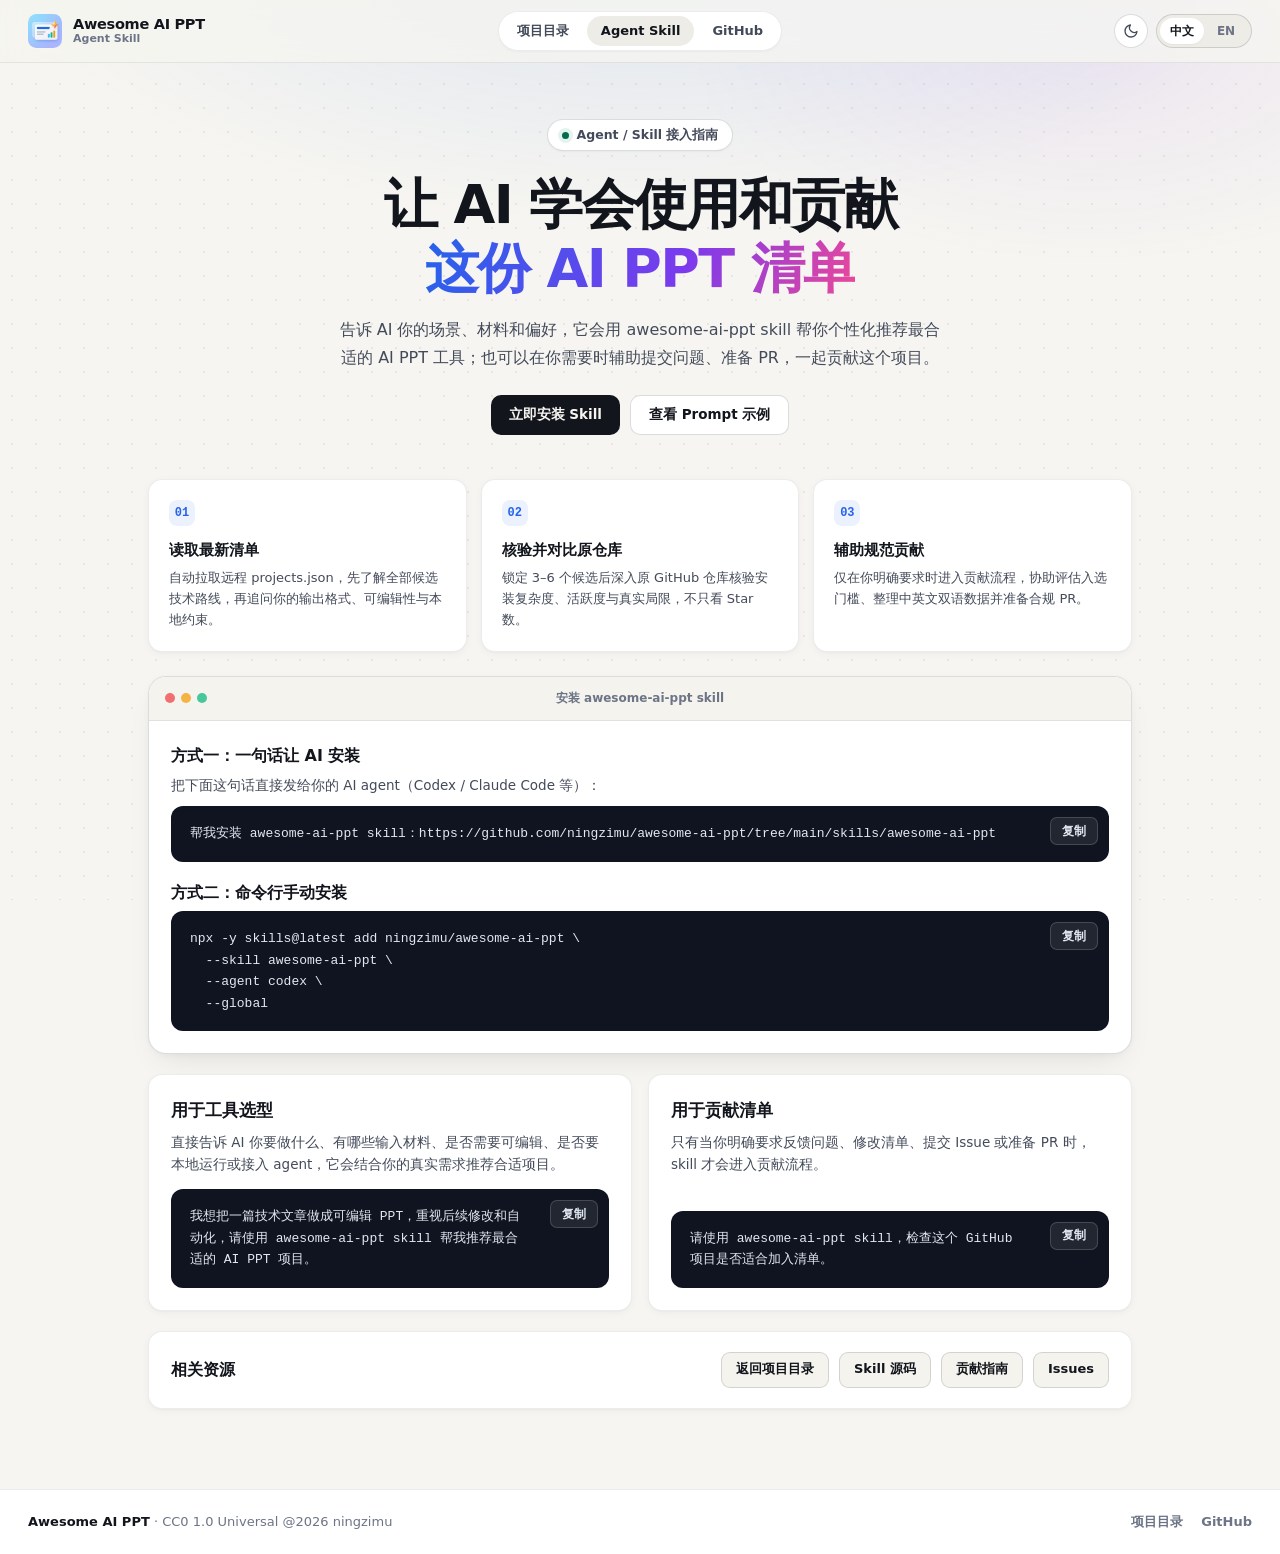
==== commit a65882fc: "chore: raise star threshold to 25, prune entries, and address review findings" ====
--- a/docs/agent/index.html
+++ b/docs/agent/index.html
@@ -83,7 +83,7 @@
         </article>
         <article class="step-card">
           <span class="step-num">02</span>
-          <h3 data-i18n="step2Title">实测对比原仓库</h3>
+          <h3 data-i18n="step2Title">核验并对比原仓库</h3>
           <p data-i18n="step2Copy">锁定 3–6 个候选后深入原 GitHub 仓库核验安装复杂度、活跃度与真实局限，不只看 Star 数。</p>
         </article>
         <article class="step-card">
@@ -182,6 +182,8 @@
 
       const translations = {
         zh: {
+          pageTitle: "Agent 接入 - Awesome AI PPT",
+          themeToggleLabel: "切换深浅色主题",
           brandSub: "Agent Skill",
           directory: "项目目录",
           navAgent: "Agent Skill",
@@ -193,7 +195,7 @@
           examplesCta: "查看 Prompt 示例",
           step1Title: "读取最新清单",
           step1Copy: "自动拉取远程 projects.json，先了解全部候选技术路线，再追问你的输出格式、可编辑性与本地约束。",
-          step2Title: "实测对比原仓库",
+          step2Title: "核验并对比原仓库",
           step2Copy: "锁定 3–6 个候选后深入原 GitHub 仓库核验安装复杂度、活跃度与真实局限，不只看 Star 数。",
           step3Title: "辅助规范贡献",
           step3Copy: "仅在你明确要求时进入贡献流程，协助评估入选门槛、整理中英文双语数据并准备合规 PR。",
@@ -214,9 +216,12 @@
           contributingLink: "贡献指南",
           issuesLink: "Issues",
           copyLabel: "复制",
-          copiedLabel: "已复制"
+          copiedLabel: "已复制",
+          copyFailedLabel: "复制失败"
         },
         en: {
+          pageTitle: "Agent Access - Awesome AI PPT",
+          themeToggleLabel: "Toggle light or dark theme",
           brandSub: "Agent Skill",
           directory: "Directory",
           navAgent: "Agent Skill",
@@ -249,7 +254,8 @@
           contributingLink: "Contributing guide",
           issuesLink: "Issues",
           copyLabel: "Copy",
-          copiedLabel: "Copied"
+          copiedLabel: "Copied",
+          copyFailedLabel: "Failed"
         }
       };
 
@@ -264,12 +270,22 @@
 
       function setLanguage(lang) {
         currentLang = lang === "en" ? "en" : "zh";
+        const t = translations[currentLang];
         document.documentElement.lang = currentLang === "zh" ? "zh-CN" : "en";
+        document.title = t.pageTitle;
+        if (themeToggle) {
+          themeToggle.setAttribute("aria-label", t.themeToggleLabel);
+          themeToggle.title = t.themeToggleLabel;
+        }
         nodes.forEach((node) => {
-          const value = translations[currentLang][node.dataset.i18n];
+          const value = t[node.dataset.i18n];
           if (value) node.textContent = value;
         });
-        buttons.forEach((button) => button.classList.toggle("active", button.dataset.lang === currentLang));
+        buttons.forEach((button) => {
+          const isActive = button.dataset.lang === currentLang;
+          button.classList.toggle("active", isActive);
+          button.setAttribute("aria-pressed", isActive ? "true" : "false");
+        });
         try {
           localStorage.setItem(STORAGE_LANG_KEY, currentLang);
         } catch {}
@@ -295,6 +311,9 @@
           const code = btn.parentElement.querySelector("code");
           if (!code) return;
           try {
+            if (!navigator.clipboard || !navigator.clipboard.writeText) {
+              throw new Error("Clipboard unavailable");
+            }
             await navigator.clipboard.writeText(code.textContent.trim());
             btn.classList.add("copied");
             btn.textContent = translations[currentLang].copiedLabel;
@@ -302,7 +321,12 @@
               btn.classList.remove("copied");
               btn.textContent = translations[currentLang].copyLabel;
             }, 1600);
-          } catch {}
+          } catch {
+            btn.textContent = translations[currentLang].copyFailedLabel;
+            setTimeout(() => {
+              btn.textContent = translations[currentLang].copyLabel;
+            }, 1600);
+          }
         });
       });
 
--- a/docs/styles.css
+++ b/docs/styles.css
@@ -13,34 +13,35 @@
   --grid-dot: rgba(18, 21, 28, 0.065);
 
   --accent: #2563eb;
+  --accent-solid: #1d4ed8;
   --accent-2: #7c3aed;
   --accent-soft: rgba(37, 99, 235, 0.09);
 
-  /* Four slide-route semantic themes */
-  --route-html: #2563eb;
-  --route-html-bg: rgba(37, 99, 235, 0.09);
-  --route-html-border: rgba(37, 99, 235, 0.25);
-
-  --route-image: #d97706;
-  --route-image-bg: rgba(217, 119, 6, 0.1);
-  --route-image-border: rgba(217, 119, 6, 0.28);
-
-  --route-pptx: #059669;
-  --route-pptx-bg: rgba(5, 150, 105, 0.1);
-  --route-pptx-border: rgba(5, 150, 105, 0.28);
-
-  --route-infra: #7c3aed;
+  /* Four slide-route semantic themes (WCAG AA >= 4.5:1 on light surfaces) */
+  --route-html: #1d4ed8;
+  --route-html-bg: rgba(37, 99, 235, 0.1);
+  --route-html-border: rgba(37, 99, 235, 0.28);
+
+  --route-image: #9a4400;
+  --route-image-bg: rgba(217, 119, 6, 0.11);
+  --route-image-border: rgba(180, 83, 9, 0.3);
+
+  --route-pptx: #046c4e;
+  --route-pptx-bg: rgba(5, 150, 105, 0.11);
+  --route-pptx-border: rgba(4, 120, 87, 0.3);
+
+  --route-infra: #6d28d9;
   --route-infra-bg: rgba(124, 58, 237, 0.1);
-  --route-infra-border: rgba(124, 58, 237, 0.28);
+  --route-infra-border: rgba(109, 40, 217, 0.28);
 
   /* Editability status colors */
-  --st-editable: #047857;
-  --st-editable-bg: rgba(16, 185, 129, 0.12);
+  --st-editable: #065f46;
+  --st-editable-bg: rgba(16, 185, 129, 0.13);
   --st-source: #1d4ed8;
   --st-source-bg: rgba(37, 99, 235, 0.11);
-  --st-partial: #b45309;
-  --st-partial-bg: rgba(245, 158, 11, 0.13);
-  --st-image: #7e22ce;
+  --st-partial: #92400e;
+  --st-partial-bg: rgba(245, 158, 11, 0.14);
+  --st-image: #6b21a8;
   --st-image-bg: rgba(147, 51, 234, 0.11);
 
   --shadow-xs: 0 1px 2px rgba(18, 21, 28, 0.04);
@@ -69,6 +70,7 @@
   --grid-dot: rgba(255, 255, 255, 0.06);
 
   --accent: #60a5fa;
+  --accent-solid: #2563eb;
   --accent-2: #a78bfa;
   --accent-soft: rgba(96, 165, 250, 0.15);
 
@@ -964,8 +966,8 @@
 }
 
 .cloud-tag.active {
-  border-color: var(--accent);
-  background: var(--accent);
+  border-color: var(--accent-solid);
+  background: var(--accent-solid);
   color: #ffffff;
 }
 
@@ -1073,6 +1075,7 @@
   display: inline-flex;
   align-items: center;
   gap: 5px;
+  max-width: 220px;
   height: 25px;
   padding: 0 9px;
   border: 1px solid var(--border-strong);
@@ -1082,6 +1085,12 @@
   cursor: pointer;
   font-size: 12px;
   font-weight: 700;
+}
+
+.active-chip span:first-child {
+  overflow: hidden;
+  text-overflow: ellipsis;
+  white-space: nowrap;
 }
 
 .active-chip:hover {
@@ -1964,10 +1973,6 @@
     display: none;
   }
 
-  .view-toggle {
-    display: none;
-  }
-
   .footer-inner {
     padding: 18px 16px;
   }
